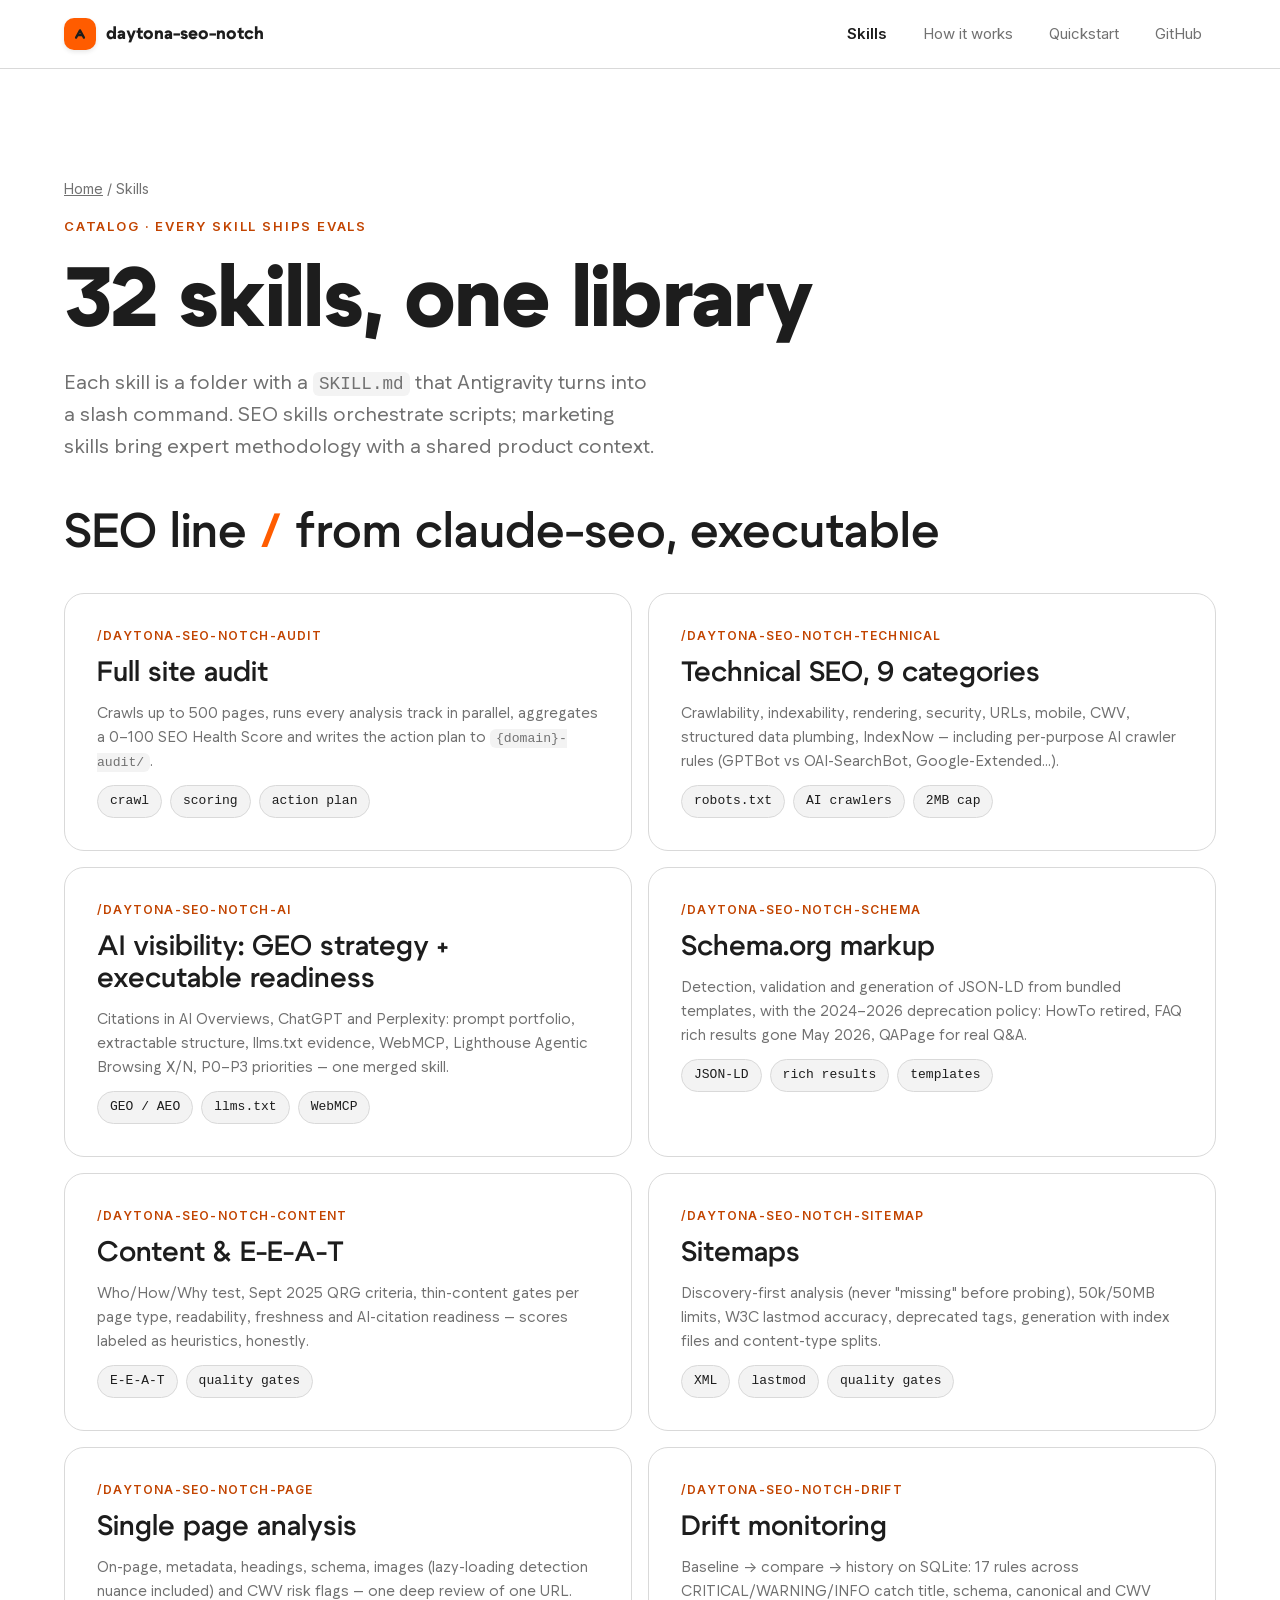
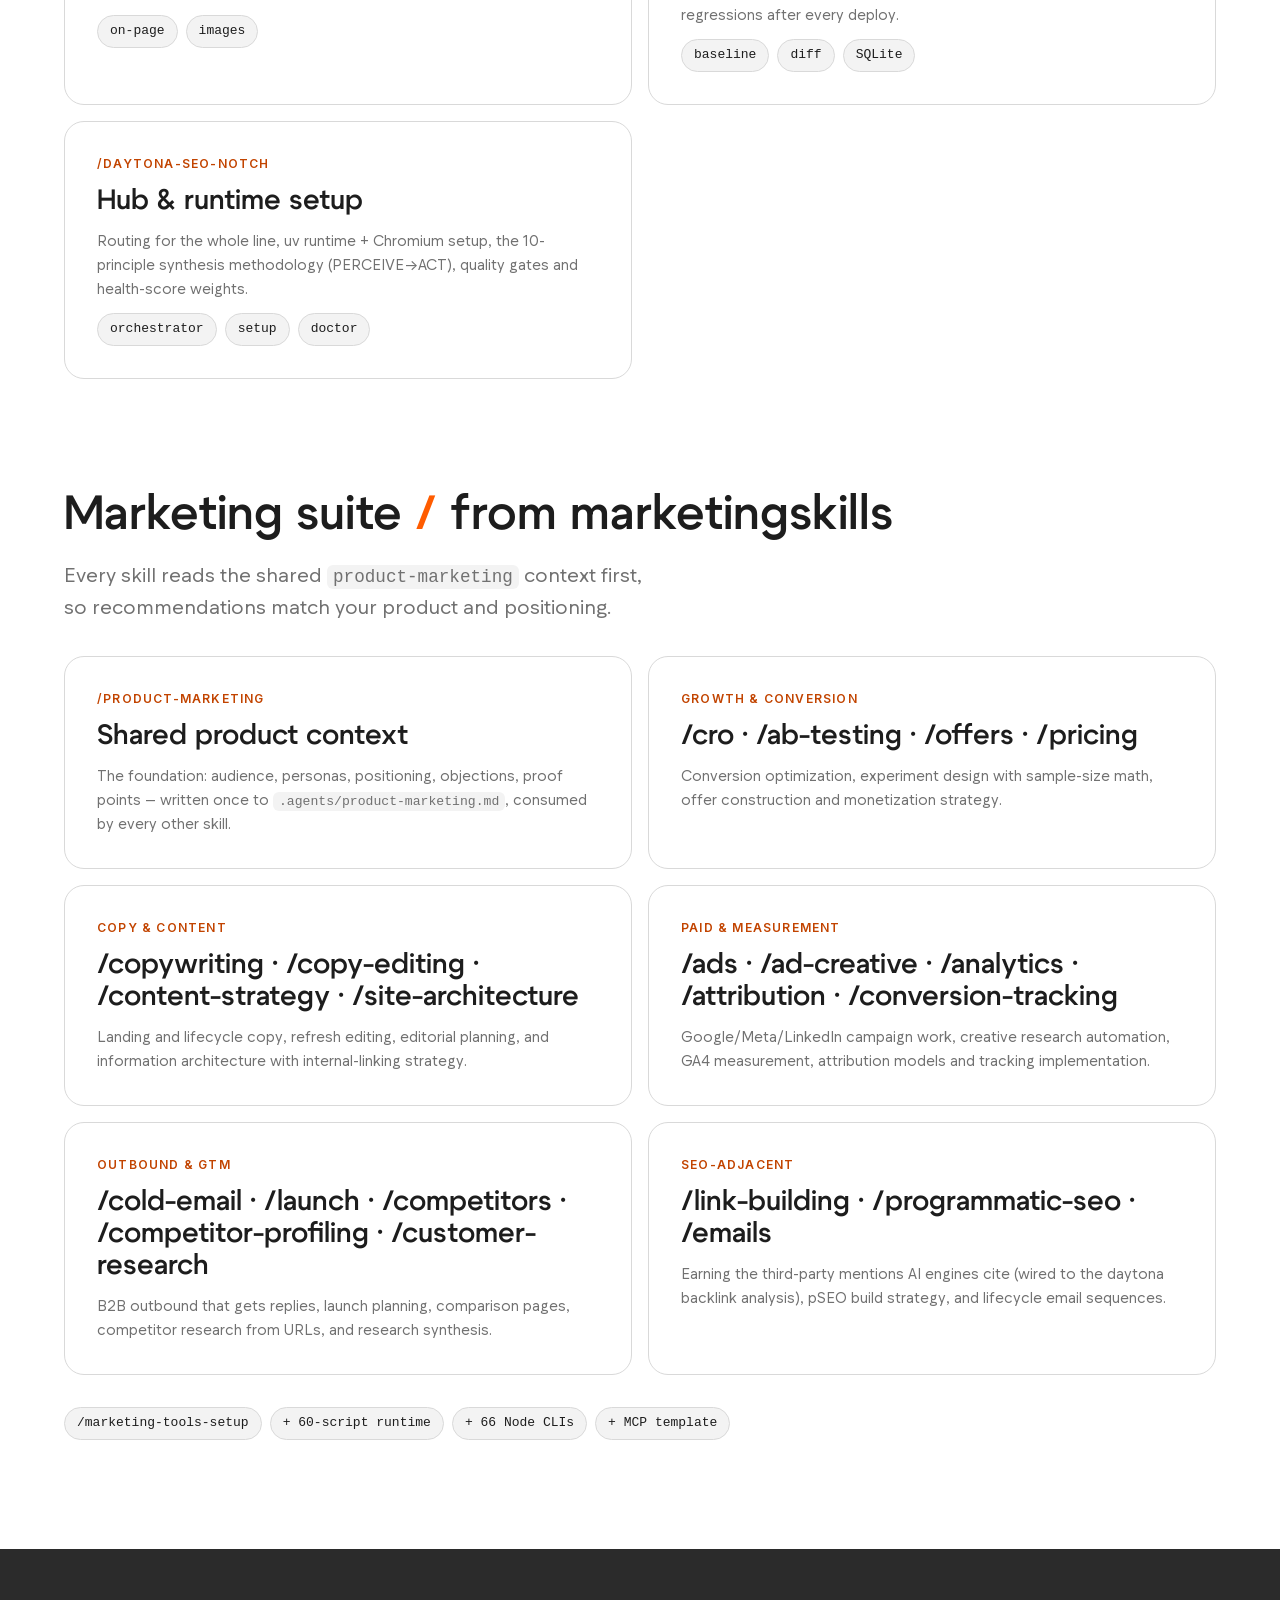
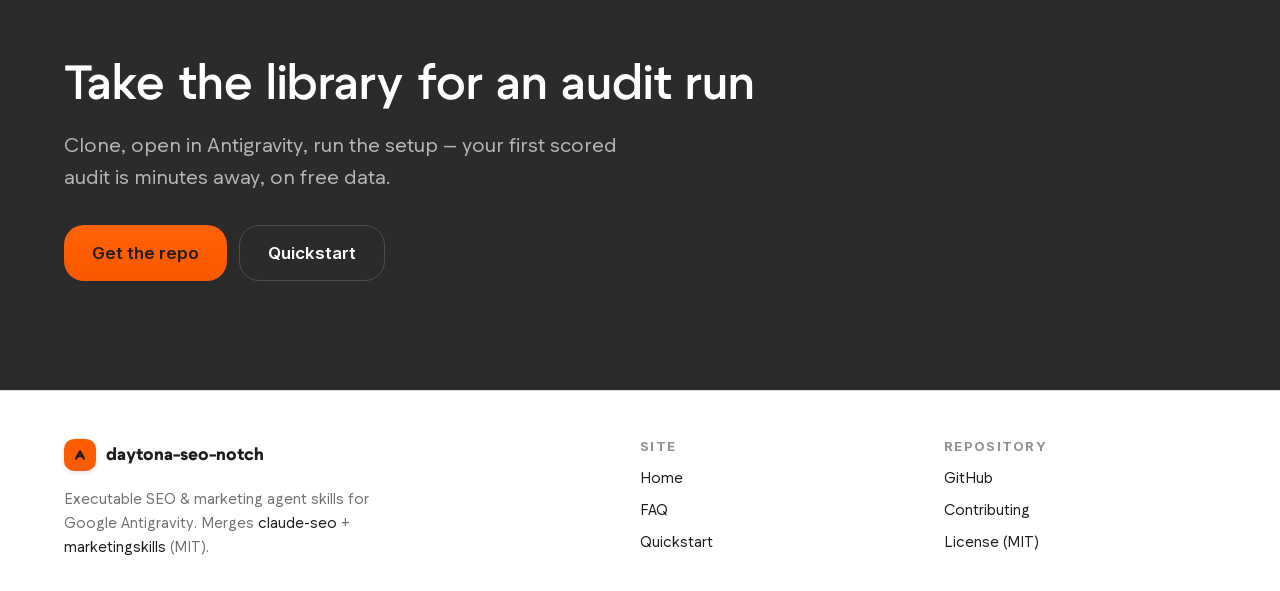
==== site/skills/index.html @ 7bb83f0c "site: GitHub Pages landing + skills catalog, Space Chemical UI kit styling - site/ static, zero-JS: " ====
<!doctype html>
<html lang="en">
<head>
  <meta charset="utf-8">
  <meta name="viewport" content="width=device-width, initial-scale=1">
  <title>All 32 Skills — SEO, GEO &amp; Marketing for Antigravity | daytona-seo-notch</title>
  <meta name="description" content="The full catalog: 9 executable SEO skills (audit, technical, schema, sitemap, content, AI visibility, drift) and 22 marketing skills (CRO, copywriting, AB testing, ads, emails) as Google Antigravity agent skills.">
  <link rel="canonical" href="https://salacoste.github.io/daytona-seo-notch/skills/">
  <meta name="theme-color" content="#ff5c00">
  <link rel="icon" type="image/svg+xml" href="../assets/favicon.svg">
  <link rel="stylesheet" href="../assets/spacechemical.css">

  <meta property="og:type" content="website">
  <meta property="og:site_name" content="daytona-seo-notch">
  <meta property="og:title" content="All 32 Skills — SEO, GEO &amp; Marketing | daytona-seo-notch">
  <meta property="og:description" content="9 executable SEO skills and 22 marketing skills as native Google Antigravity agent skills.">
  <meta property="og:url" content="https://salacoste.github.io/daytona-seo-notch/skills/">
  <meta property="og:image" content="https://opengraph.githubassets.com/1/salacoste/daytona-seo-notch">
  <meta name="twitter:card" content="summary_large_image">

  <script type="application/ld+json">
  {
    "@context": "https://schema.org",
    "@type": "BreadcrumbList",
    "itemListElement": [
      { "@type": "ListItem", "position": 1, "name": "daytona-seo-notch", "item": "https://salacoste.github.io/daytona-seo-notch/" },
      { "@type": "ListItem", "position": 2, "name": "Skills", "item": "https://salacoste.github.io/daytona-seo-notch/skills/" }
    ]
  }
  </script>
  <script type="application/ld+json">
  {
    "@context": "https://schema.org",
    "@type": "ItemList",
    "name": "daytona-seo-notch skill catalog",
    "numberOfItems": 32,
    "itemListElement": [
      { "@type": "ListItem", "position": 1,  "name": "daytona-seo-notch",       "url": "https://github.com/salacoste/daytona-seo-notch/tree/main/.agents/skills/daytona-seo-notch" },
      { "@type": "ListItem", "position": 2,  "name": "daytona-seo-notch-audit", "url": "https://github.com/salacoste/daytona-seo-notch/tree/main/.agents/skills/daytona-seo-notch-audit" },
      { "@type": "ListItem", "position": 3,  "name": "daytona-seo-notch-page", "url": "https://github.com/salacoste/daytona-seo-notch/tree/main/.agents/skills/daytona-seo-notch-page" },
      { "@type": "ListItem", "position": 4,  "name": "daytona-seo-notch-technical", "url": "https://github.com/salacoste/daytona-seo-notch/tree/main/.agents/skills/daytona-seo-notch-technical" },
      { "@type": "ListItem", "position": 5,  "name": "daytona-seo-notch-content", "url": "https://github.com/salacoste/daytona-seo-notch/tree/main/.agents/skills/daytona-seo-notch-content" },
      { "@type": "ListItem", "position": 6,  "name": "daytona-seo-notch-schema", "url": "https://github.com/salacoste/daytona-seo-notch/tree/main/.agents/skills/daytona-seo-notch-schema" },
      { "@type": "ListItem", "position": 7,  "name": "daytona-seo-notch-sitemap", "url": "https://github.com/salacoste/daytona-seo-notch/tree/main/.agents/skills/daytona-seo-notch-sitemap" },
      { "@type": "ListItem", "position": 8,  "name": "daytona-seo-notch-ai", "url": "https://github.com/salacoste/daytona-seo-notch/tree/main/.agents/skills/daytona-seo-notch-ai" },
      { "@type": "ListItem", "position": 9,  "name": "daytona-seo-notch-drift", "url": "https://github.com/salacoste/daytona-seo-notch/tree/main/.agents/skills/daytona-seo-notch-drift" },
      { "@type": "ListItem", "position": 10, "name": "marketing-tools-setup", "url": "https://github.com/salacoste/daytona-seo-notch/tree/main/.agents/skills/marketing-tools-setup" }
    ]
  }
  </script>
</head>
<body>
  <a class="skip" href="#main">Skip to content</a>

  <header class="site-header">
    <div class="container">
      <a class="brand" href="/daytona-seo-notch/" aria-label="daytona-seo-notch — home">
        <span class="brand-mark" aria-hidden="true">
          <svg viewBox="0 0 64 64" fill="none"><path d="M18 45 L32 19 L46 45" stroke="#1d1d1d" stroke-width="8" stroke-linecap="round" stroke-linejoin="round"/><path d="M25 36 H39" stroke="#1d1d1d" stroke-width="8" stroke-linecap="round"/></svg>
        </span>
        daytona-seo-notch
      </a>
      <nav class="site-nav" aria-label="Primary">
        <a href="/daytona-seo-notch/skills/" aria-current="page">Skills</a>
        <a href="/daytona-seo-notch/#how">How it works</a>
        <a href="/daytona-seo-notch/#quickstart">Quickstart</a>
        <a href="https://github.com/salacoste/daytona-seo-notch">GitHub</a>
      </nav>
    </div>
  </header>

  <main id="main">
    <section class="section" aria-labelledby="catalog-title" style="padding-bottom:calc(var(--space-section)*0.4)">
      <div class="container">
        <nav aria-label="Breadcrumb" style="font-family:var(--font-label);font-size:0.875rem;color:var(--color-ink-muted);margin-bottom:var(--space-4)">
          <a href="/daytona-seo-notch/">Home</a> <span aria-hidden="true">/</span> Skills
        </nav>
        <p class="eyebrow">Catalog · every skill ships evals</p>
        <h1 id="catalog-title">32 skills, one library</h1>
        <p class="lead" style="margin-top:var(--space-4)">Each skill is a folder with a <code class="inline">SKILL.md</code> that Antigravity turns into a slash command. SEO skills orchestrate scripts; marketing skills bring expert methodology with a shared product context.</p>
      </div>
    </section>

    <section class="section" aria-labelledby="seo-line-title" style="padding-top:0">
      <div class="container">
        <h2 id="seo-line-title">SEO line <span style="color:var(--color-brand)">/</span> from claude-seo, executable</h2>
        <div class="grid grid-2" style="margin-top:var(--space-8)">
          <article class="card">
            <p class="kicker">/daytona-seo-notch-audit</p>
            <h3>Full site audit</h3>
            <p>Crawls up to 500 pages, runs every analysis track in parallel, aggregates a 0–100 SEO Health Score and writes the action plan to <code class="inline">{domain}-audit/</code>.</p>
            <p class="chips"><span class="chip">crawl</span><span class="chip">scoring</span><span class="chip">action plan</span></p>
          </article>
          <article class="card">
            <p class="kicker">/daytona-seo-notch-technical</p>
            <h3>Technical SEO, 9 categories</h3>
            <p>Crawlability, indexability, rendering, security, URLs, mobile, CWV, structured data plumbing, IndexNow — including per-purpose AI crawler rules (GPTBot vs OAI-SearchBot, Google-Extended…).</p>
            <p class="chips"><span class="chip">robots.txt</span><span class="chip">AI crawlers</span><span class="chip">2MB cap</span></p>
          </article>
          <article class="card">
            <p class="kicker">/daytona-seo-notch-ai</p>
            <h3>AI visibility: GEO strategy + executable readiness</h3>
            <p>Citations in AI Overviews, ChatGPT and Perplexity: prompt portfolio, extractable structure, llms.txt evidence, WebMCP, Lighthouse Agentic Browsing X/N, P0–P3 priorities — one merged skill.</p>
            <p class="chips"><span class="chip">GEO / AEO</span><span class="chip">llms.txt</span><span class="chip">WebMCP</span></p>
          </article>
          <article class="card">
            <p class="kicker">/daytona-seo-notch-schema</p>
            <h3>Schema.org markup</h3>
            <p>Detection, validation and generation of JSON-LD from bundled templates, with the 2024–2026 deprecation policy: HowTo retired, FAQ rich results gone May 2026, QAPage for real Q&amp;A.</p>
            <p class="chips"><span class="chip">JSON-LD</span><span class="chip">rich results</span><span class="chip">templates</span></p>
          </article>
          <article class="card">
            <p class="kicker">/daytona-seo-notch-content</p>
            <h3>Content &amp; E-E-A-T</h3>
            <p>Who/How/Why test, Sept 2025 QRG criteria, thin-content gates per page type, readability, freshness and AI-citation readiness — scores labeled as heuristics, honestly.</p>
            <p class="chips"><span class="chip">E-E-A-T</span><span class="chip">quality gates</span></p>
          </article>
          <article class="card">
            <p class="kicker">/daytona-seo-notch-sitemap</p>
            <h3>Sitemaps</h3>
            <p>Discovery-first analysis (never "missing" before probing), 50k/50MB limits, W3C lastmod accuracy, deprecated tags, generation with index files and content-type splits.</p>
            <p class="chips"><span class="chip">XML</span><span class="chip">lastmod</span><span class="chip">quality gates</span></p>
          </article>
          <article class="card">
            <p class="kicker">/daytona-seo-notch-page</p>
            <h3>Single page analysis</h3>
            <p>On-page, metadata, headings, schema, images (lazy-loading detection nuance included) and CWV risk flags — one deep review of one URL.</p>
            <p class="chips"><span class="chip">on-page</span><span class="chip">images</span></p>
          </article>
          <article class="card">
            <p class="kicker">/daytona-seo-notch-drift</p>
            <h3>Drift monitoring</h3>
            <p>Baseline → compare → history on SQLite: 17 rules across CRITICAL/WARNING/INFO catch title, schema, canonical and CWV regressions after every deploy.</p>
            <p class="chips"><span class="chip">baseline</span><span class="chip">diff</span><span class="chip">SQLite</span></p>
          </article>
          <article class="card">
            <p class="kicker">/daytona-seo-notch</p>
            <h3>Hub &amp; runtime setup</h3>
            <p>Routing for the whole line, uv runtime + Chromium setup, the 10-principle synthesis methodology (PERCEIVE→ACT), quality gates and health-score weights.</p>
            <p class="chips"><span class="chip">orchestrator</span><span class="chip">setup</span><span class="chip">doctor</span></p>
          </article>
        </div>
      </div>
    </section>

    <section class="section" aria-labelledby="marketing-title" style="padding-top:0">
      <div class="container">
        <h2 id="marketing-title">Marketing suite <span style="color:var(--color-brand)">/</span> from marketingskills</h2>
        <p class="lead" style="margin-top:var(--space-4)">Every skill reads the shared <code class="inline">product-marketing</code> context first, so recommendations match your product and positioning.</p>
        <div class="grid grid-2" style="margin-top:var(--space-8)">
          <article class="card">
            <p class="kicker">/product-marketing</p>
            <h3>Shared product context</h3>
            <p>The foundation: audience, personas, positioning, objections, proof points — written once to <code class="inline">.agents/product-marketing.md</code>, consumed by every other skill.</p>
          </article>
          <article class="card">
            <p class="kicker">Growth &amp; conversion</p>
            <h3>/cro · /ab-testing · /offers · /pricing</h3>
            <p>Conversion optimization, experiment design with sample-size math, offer construction and monetization strategy.</p>
          </article>
          <article class="card">
            <p class="kicker">Copy &amp; content</p>
            <h3>/copywriting · /copy-editing · /content-strategy · /site-architecture</h3>
            <p>Landing and lifecycle copy, refresh editing, editorial planning, and information architecture with internal-linking strategy.</p>
          </article>
          <article class="card">
            <p class="kicker">Paid &amp; measurement</p>
            <h3>/ads · /ad-creative · /analytics · /attribution · /conversion-tracking</h3>
            <p>Google/Meta/LinkedIn campaign work, creative research automation, GA4 measurement, attribution models and tracking implementation.</p>
          </article>
          <article class="card">
            <p class="kicker">Outbound &amp; GTM</p>
            <h3>/cold-email · /launch · /competitors · /competitor-profiling · /customer-research</h3>
            <p>B2B outbound that gets replies, launch planning, comparison pages, competitor research from URLs, and research synthesis.</p>
          </article>
          <article class="card">
            <p class="kicker">SEO-adjacent</p>
            <h3>/link-building · /programmatic-seo · /emails</h3>
            <p>Earning the third-party mentions AI engines cite (wired to the daytona backlink analysis), pSEO build strategy, and lifecycle email sequences.</p>
          </article>
        </div>
        <p class="chips" style="margin-top:var(--space-8)">
          <span class="chip">/marketing-tools-setup</span>
          <span class="chip">+ 60-script runtime</span>
          <span class="chip">+ 66 Node CLIs</span>
          <span class="chip">+ MCP template</span>
        </p>
      </div>
    </section>

    <section class="section band-inverse" aria-labelledby="cta-title">
      <div class="container">
        <h2 id="cta-title">Take the library for an audit run</h2>
        <p class="lead" style="margin-top:var(--space-4)">Clone, open in Antigravity, run the setup — your first scored audit is minutes away, on free data.</p>
        <p style="margin-top:var(--space-8);display:flex;gap:var(--space-3);flex-wrap:wrap">
          <a class="btn btn-primary" href="https://github.com/salacoste/daytona-seo-notch">Get the repo</a>
          <a class="btn btn-ghost" style="color:#fff;border-color:#4d4d4d" href="/daytona-seo-notch/#quickstart">Quickstart</a>
        </p>
      </div>
    </section>
  </main>

  <footer class="site-footer">
    <div class="container">
      <div>
        <a class="brand" href="/daytona-seo-notch/" style="margin-bottom:var(--space-4)">
          <span class="brand-mark" aria-hidden="true"><svg viewBox="0 0 64 64" fill="none"><path d="M18 45 L32 19 L46 45" stroke="#1d1d1d" stroke-width="8" stroke-linecap="round" stroke-linejoin="round"/><path d="M25 36 H39" stroke="#1d1d1d" stroke-width="8" stroke-linecap="round"/></svg></span>
          daytona-seo-notch
        </a>
        <p style="max-width:34ch">Executable SEO &amp; marketing agent skills for Google Antigravity. Merges <a href="https://github.com/AgriciDaniel/claude-seo">claude-seo</a> + <a href="https://github.com/coreyhaines31/marketingskills">marketingskills</a> (MIT).</p>
      </div>
      <div>
        <h4>Site</h4>
        <ul>
          <li><a href="/daytona-seo-notch/">Home</a></li>
          <li><a href="/daytona-seo-notch/#faq">FAQ</a></li>
          <li><a href="/daytona-seo-notch/#quickstart">Quickstart</a></li>
        </ul>
      </div>
      <div>
        <h4>Repository</h4>
        <ul>
          <li><a href="https://github.com/salacoste/daytona-seo-notch">GitHub</a></li>
          <li><a href="https://github.com/salacoste/daytona-seo-notch/blob/main/CONTRIBUTING.md">Contributing</a></li>
          <li><a href="https://github.com/salacoste/daytona-seo-notch/blob/main/LICENSE">License (MIT)</a></li>
        </ul>
      </div>
    </div>
  </footer>
</body>
</html>
---- site/assets/spacechemical.css ----
/*
 * daytona-seo-notch — site styles distilled from @spacechemical/ui-kit
 * (salacoste/spacechemical-ui-kit): brand tokens, type scale, radii, motion
 * and the tonal-depth treatment. No build step; pure CSS on the token layer.
 * Provenance: packages/ui-kit/styles/{tokens-brand,tokens-system,base,surface-depth}.css
 */

/* ---- Fonts (consumer ships its own WOFF2 + licenses, per kit policy) ---- */
@font-face {
  font-family: 'Cygre';
  src: url('fonts/Cygre-Book.woff2') format('woff2');
  font-weight: 350;
  font-style: normal;
  font-display: swap;
}
@font-face {
  font-family: 'Cygre';
  src: url('fonts/Cygre-Regular.woff2') format('woff2');
  font-weight: 400;
  font-style: normal;
  font-display: swap;
}
@font-face {
  font-family: 'Cygre';
  src: url('fonts/Cygre-SemiBold.woff2') format('woff2');
  font-weight: 600;
  font-style: normal;
  font-display: swap;
}
@font-face {
  font-family: 'Cygre';
  src: url('fonts/Cygre-ExtraBold.woff2') format('woff2');
  font-weight: 800;
  font-style: normal;
  font-display: swap;
}
@font-face {
  font-family: 'NT Somic';
  src: url('fonts/NT-Somic-Variable.woff2') format('woff2');
  font-weight: 400 700;
  font-style: normal;
  font-display: swap;
}
@font-face {
  font-family: 'Inter';
  src: url('fonts/Inter-Variable.woff2') format('woff2');
  font-weight: 100 900;
  font-style: normal;
  font-display: swap;
}

/* ---- Brand tokens (tokens-brand.css) ---- */
:root {
  --color-brand: #ff5c00;
  --color-brand-strong: #c24400;
  --color-ink: #1d1d1d;
  --color-ink-muted: #717171;
  --color-ink-subtle: #909090;
  --color-canvas: #ffffff;
  --color-surface: #f3f3f3;
  --color-surface-inverse: #2b2b2b;
  --color-surface-utility: #4d4d4d;
  --color-border: #d9d9d9;
  --color-border-strong: #909090;
  --color-action: #1d1d1d;
  --color-action-hover: #4d4d4d;
  --color-action-text: #ffffff;
  --color-status-success: #166534;
  --color-focus: #1d1d1d;

  --font-display: 'Cygre', ui-rounded, 'Arial Rounded MT Bold', 'Avenir Next', system-ui, sans-serif;
  --font-body: 'NT Somic', Inter, system-ui, sans-serif;
  --font-label: 'Inter', system-ui, sans-serif;
  --font-mono: ui-monospace, 'SF Mono', Menlo, Consolas, monospace;

  --space-1: 0.25rem;  --space-2: 0.5rem;   --space-3: 0.75rem;  --space-4: 1rem;
  --space-5: 1.25rem;  --space-6: 1.5rem;   --space-8: 2rem;     --space-12: 3rem;
  --space-section: clamp(3.5rem, 2rem + 6vw, 8rem);

  --radius-sm: 0.5rem;
  --radius-control: 0.75rem;
  --radius-button: 1.25rem;
  --radius-card: 1.25rem;
  --radius-media: 1rem;

  --card-padding: clamp(var(--space-5), 3vw, var(--space-8));
  --layout-container: 87.5rem;
  --layout-gutter: clamp(1rem, 5vw, 4.75rem);
  --layout-reading: 70ch;

  --depth-tone: linear-gradient(180deg, rgb(255 255 255 / 4.5%) 0%, rgb(255 255 255 / 0%) 50%, rgb(0 0 0 / 3.5%) 100%);
  --depth-field: linear-gradient(180deg, rgb(0 0 0 / 0%) 0%, rgb(0 0 0 / 1.5%) 100%);
  --shadow-control-raised: 0 2px 4px rgb(29 29 29 / 10%);
  --shadow-control-hover: 0 3px 6px rgb(29 29 29 / 12%);
  --focus-ring: 0 0 0 0.1875rem var(--color-canvas), 0 0 0 0.375rem var(--color-focus);
  --motion-fast: 160ms;
  --motion-standard: 240ms;
  --motion-ease: cubic-bezier(0.2, 0, 0, 1);
}

/* ---- Base (base.css, condensed) ---- */
*, *::before, *::after { box-sizing: border-box; }
html { scroll-behavior: smooth; }
body {
  margin: 0;
  background: var(--color-canvas);
  color: var(--color-ink);
  font-family: var(--font-body);
  font-size: 1rem;
  line-height: 1.6;
  -webkit-font-smoothing: antialiased;
}
img, svg { max-width: 100%; display: block; }
a { color: inherit; }
:focus-visible { outline: none; box-shadow: var(--focus-ring); border-radius: var(--radius-sm); }

h1, h2, h3, h4 { font-family: var(--font-display); line-height: 1.15; margin: 0; }
h1 { font-size: clamp(2.75rem, 2rem + 4.5vw, 5.25rem); font-weight: 800; letter-spacing: -0.02em; }
h2 { font-size: clamp(1.9rem, 1.5rem + 2vw, 3rem); font-weight: 600; }
h3 { font-size: clamp(1.25rem, 1.1rem + 0.8vw, 1.75rem); font-weight: 600; }
p  { margin: 0; }

.container { max-width: var(--layout-container); margin-inline: auto; padding-inline: var(--layout-gutter); }
.section { padding-block: var(--space-section); }
.lead { font-size: clamp(1.0625rem, 0.98rem + 0.35vw, 1.3125rem); color: var(--color-ink-muted); max-width: 46ch; }
.eyebrow {
  font-family: var(--font-label); font-size: 0.8125rem; font-weight: 600;
  letter-spacing: 0.14em; text-transform: uppercase; color: var(--color-brand-strong);
  margin-bottom: var(--space-4);
}

/* ---- Header ---- */
.site-header {
  position: sticky; top: 0; z-index: 20;
  background: color-mix(in srgb, var(--color-canvas) 88%, transparent);
  backdrop-filter: blur(10px);
  border-bottom: 1px solid var(--color-border);
}
.site-header .container { display: flex; align-items: center; gap: var(--space-4); min-height: 4.25rem; }
.brand { display: inline-flex; align-items: center; gap: 0.625rem; text-decoration: none; font-family: var(--font-display); font-weight: 700; font-size: 1.0625rem; }
.brand-mark {
  width: 2rem; height: 2rem; border-radius: 0.625rem; background: var(--color-brand);
  display: inline-grid; place-items: center; flex: none;
  box-shadow: var(--shadow-control-raised);
}
.brand-mark svg { width: 1.125rem; height: 1.125rem; }
.site-nav { margin-left: auto; display: flex; gap: var(--space-2); align-items: center; }
.site-nav a {
  font-family: var(--font-label); font-size: 0.9375rem; text-decoration: none;
  padding: 0.5rem 0.875rem; border-radius: var(--radius-control); color: var(--color-ink-muted);
  transition: color var(--motion-fast) var(--motion-ease), background-color var(--motion-fast) var(--motion-ease);
}
.site-nav a:hover { color: var(--color-ink); background: var(--color-surface); }
.site-nav a[aria-current='page'] { color: var(--color-ink); font-weight: 600; }

/* ---- Buttons (button-primary/secondary, depth-action) ---- */
.btn {
  display: inline-flex; align-items: center; justify-content: center; gap: 0.5rem;
  min-height: 3.5rem; padding: 0.75rem 1.75rem;
  border-radius: var(--radius-button); border: none; cursor: pointer;
  font-family: var(--font-label); font-size: 1.0625rem; font-weight: 600;
  text-decoration: none; background-image: var(--depth-tone);
  box-shadow: var(--shadow-control-raised);
  transition: box-shadow var(--motion-standard) var(--motion-ease),
              background-color var(--motion-standard) var(--motion-ease),
              color var(--motion-standard) var(--motion-ease);
}
.btn:hover { box-shadow: var(--shadow-control-hover); }
.btn:active { box-shadow: var(--shadow-control-pressed); }
.btn-primary { background-color: var(--color-brand); color: var(--color-ink); }
.btn-primary:hover { background-color: var(--color-brand-strong); color: #fff; }
.btn-secondary { background-color: var(--color-action); color: var(--color-action-text); }
.btn-secondary:hover { background-color: var(--color-action-hover); }
.btn-ghost { background-color: transparent; color: var(--color-ink); box-shadow: none; border: 1px solid var(--color-border-strong); background-image: none; }

/* ---- Hero ---- */
.hero { padding-block: calc(var(--space-section) * 0.9) var(--space-section); position: relative; overflow: hidden; }
.hero .container { display: grid; gap: var(--space-8); align-items: center; }
@media (min-width: 64rem) {
  .hero .container { grid-template-columns: minmax(0, 7fr) minmax(0, 5fr); }
}
.hero h1 .accent { color: var(--color-brand); }
.hero .lead { margin-top: var(--space-5); }
.hero-actions { display: flex; flex-wrap: wrap; gap: var(--space-3); margin-top: var(--space-8); }
.hero-meta { margin-top: var(--space-6); display: flex; flex-wrap: wrap; gap: var(--space-2) var(--space-5); font-family: var(--font-label); font-size: 0.875rem; color: var(--color-ink-muted); }
.hero-meta span { display: inline-flex; align-items: center; gap: 0.4rem; }
.hero-meta svg { width: 1rem; height: 1rem; color: var(--color-status-success); }

/* terminal card */
.terminal {
  background: var(--color-surface-inverse); color: #e8e8e8;
  border-radius: var(--radius-card); padding: var(--space-5);
  font-family: var(--font-mono); font-size: 0.875rem; line-height: 1.7;
  box-shadow: var(--shadow-control-hover); overflow-x: auto;
}
.terminal .tbar { display: flex; gap: 0.5rem; margin-bottom: var(--space-4); }
.terminal .tbar i { width: 0.75rem; height: 0.75rem; border-radius: 50%; background: #4d4d4d; }
.terminal .tbar i:first-child { background: var(--color-brand); }
.terminal .c { color: #909090; }
.terminal .o { color: #ffb37a; }
.terminal .g { color: #8fce9f; }

/* ---- Cards / grids ---- */
.grid { display: grid; gap: var(--space-4); }
@media (min-width: 48rem) { .grid-2 { grid-template-columns: repeat(2, 1fr); } .grid-3 { grid-template-columns: repeat(2, 1fr); } }
@media (min-width: 64rem) { .grid-3 { grid-template-columns: repeat(3, 1fr); } .grid-4 { grid-template-columns: repeat(4, 1fr); } }

.card {
  background: var(--color-surface-raised, var(--color-canvas));
  background-image: var(--depth-panel);
  border: 1px solid var(--color-border);
  border-radius: var(--radius-card);
  padding: var(--card-padding);
  display: flex; flex-direction: column; gap: var(--space-3);
  transition: box-shadow var(--motion-standard) var(--motion-ease),
              border-color var(--motion-standard) var(--motion-ease);
}
@media (hover: hover) and (pointer: fine) {
  .card:hover { box-shadow: var(--shadow-control-hover); border-color: var(--color-border-strong); }
}
.card .kicker {
  font-family: var(--font-label); font-size: 0.75rem; font-weight: 600;
  letter-spacing: 0.1em; text-transform: uppercase; color: var(--color-brand-strong);
}
.card p { color: var(--color-ink-muted); font-size: 0.9375rem; }
.card-icon {
  width: 2.75rem; height: 2.75rem; border-radius: var(--radius-control);
  background: var(--color-surface); display: grid; place-items: center;
  color: var(--color-brand-strong);
}
.card-icon svg { width: 1.375rem; height: 1.375rem; }

/* skill chips */
.chip {
  display: inline-flex; align-items: center; gap: 0.375rem;
  font-family: var(--font-mono); font-size: 0.8125rem;
  background: var(--color-surface); border: 1px solid var(--color-border);
  border-radius: 999px; padding: 0.3125rem 0.75rem; color: var(--color-ink);
  text-decoration: none;
  transition: border-color var(--motion-fast) var(--motion-ease);
}
.chip:hover { border-color: var(--color-brand); }
.chips { display: flex; flex-wrap: wrap; gap: var(--space-2); }

/* ---- Table (comparison) ---- */
.table-wrap { overflow-x: auto; border: 1px solid var(--color-border); border-radius: var(--radius-card); }
table { border-collapse: collapse; width: 100%; min-width: 40rem; background: var(--color-canvas); font-size: 0.9375rem; }
th, td { text-align: left; padding: var(--space-3) var(--space-4); border-bottom: 1px solid var(--color-border); }
thead th { font-family: var(--font-label); font-size: 0.8125rem; text-transform: uppercase; letter-spacing: 0.08em; color: var(--color-ink-muted); background: var(--color-surface); }
tbody tr:last-child td { border-bottom: none; }
td.yes { color: var(--color-status-success); font-weight: 600; }
td.no  { color: var(--color-ink-subtle); }

/* ---- Steps ---- */
.steps { counter-reset: step; display: grid; gap: var(--space-4); }
.step { display: grid; grid-template-columns: auto 1fr; gap: var(--space-4); align-items: start; }
.step::before {
  counter-increment: step; content: counter(step, decimal-leading-zero);
  font-family: var(--font-display); font-weight: 800; font-size: 1.75rem;
  color: var(--color-brand); line-height: 1;
}

/* code */
pre {
  background: var(--color-surface-inverse); color: #e8e8e8;
  border-radius: var(--radius-control); padding: var(--space-4) var(--space-5);
  font-family: var(--font-mono); font-size: 0.875rem; line-height: 1.7;
  overflow-x: auto; margin: 0;
}
code.inline {
  font-family: var(--font-mono); font-size: 0.875em;
  background: var(--color-surface); border-radius: 0.375rem; padding: 0.125rem 0.375rem;
}

/* ---- FAQ (details as disclosure, no JS) ---- */
.faq { display: grid; gap: var(--space-3); }
.faq details {
  border: 1px solid var(--color-border); border-radius: var(--radius-control);
  background: var(--color-canvas); background-image: var(--depth-panel);
}
.faq summary {
  cursor: pointer; list-style: none; padding: var(--space-4) var(--space-5);
  font-family: var(--font-label); font-weight: 600; font-size: 1rem;
  display: flex; justify-content: space-between; align-items: center; gap: var(--space-4);
}
.faq summary::-webkit-details-marker { display: none; }
.faq summary::after { content: '+'; font-size: 1.375rem; color: var(--color-brand); font-weight: 400; }
.faq details[open] summary::after { content: '–'; }
.faq details > div { padding: 0 var(--space-5) var(--space-4); color: var(--color-ink-muted); max-width: var(--layout-reading); }

/* ---- Inverse band (surface-inverse) ---- */
.band-inverse { background: var(--color-surface-inverse); color: #f3f3f3; }
.band-inverse h2, .band-inverse h3 { color: #fff; }
.band-inverse .lead { color: #b5b5b5; }
.band-inverse .card { background: #333; background-image: var(--depth-tone); border-color: #4d4d4d; }
.band-inverse .card p { color: #b5b5b5; }
.band-inverse .card .kicker { color: var(--color-brand); }
.band-inverse .terminal { background: #222; }

/* ---- Footer ---- */
.site-footer { border-top: 1px solid var(--color-border); padding-block: var(--space-12) var(--space-8); font-size: 0.9375rem; color: var(--color-ink-muted); }
.site-footer .container { display: grid; gap: var(--space-8); }
@media (min-width: 48rem) { .site-footer .container { grid-template-columns: 2fr 1fr 1fr; } }
.site-footer a { color: var(--color-ink); text-decoration: none; }
.site-footer a:hover { text-decoration: underline; }
.site-footer ul { list-style: none; margin: 0; padding: 0; display: grid; gap: var(--space-2); }
.site-footer h4 { font-family: var(--font-label); font-size: 0.8125rem; text-transform: uppercase; letter-spacing: 0.1em; color: var(--color-ink-subtle); margin-bottom: var(--space-3); }

/* ---- Skip link (a11y) ---- */
.skip {
  position: absolute; left: var(--space-4); top: -4rem; z-index: 50;
  background: var(--color-ink); color: #fff; padding: var(--space-2) var(--space-4);
  border-radius: var(--radius-sm); text-decoration: none; transition: top var(--motion-fast) var(--motion-ease);
}
.skip:focus { top: var(--space-4); }
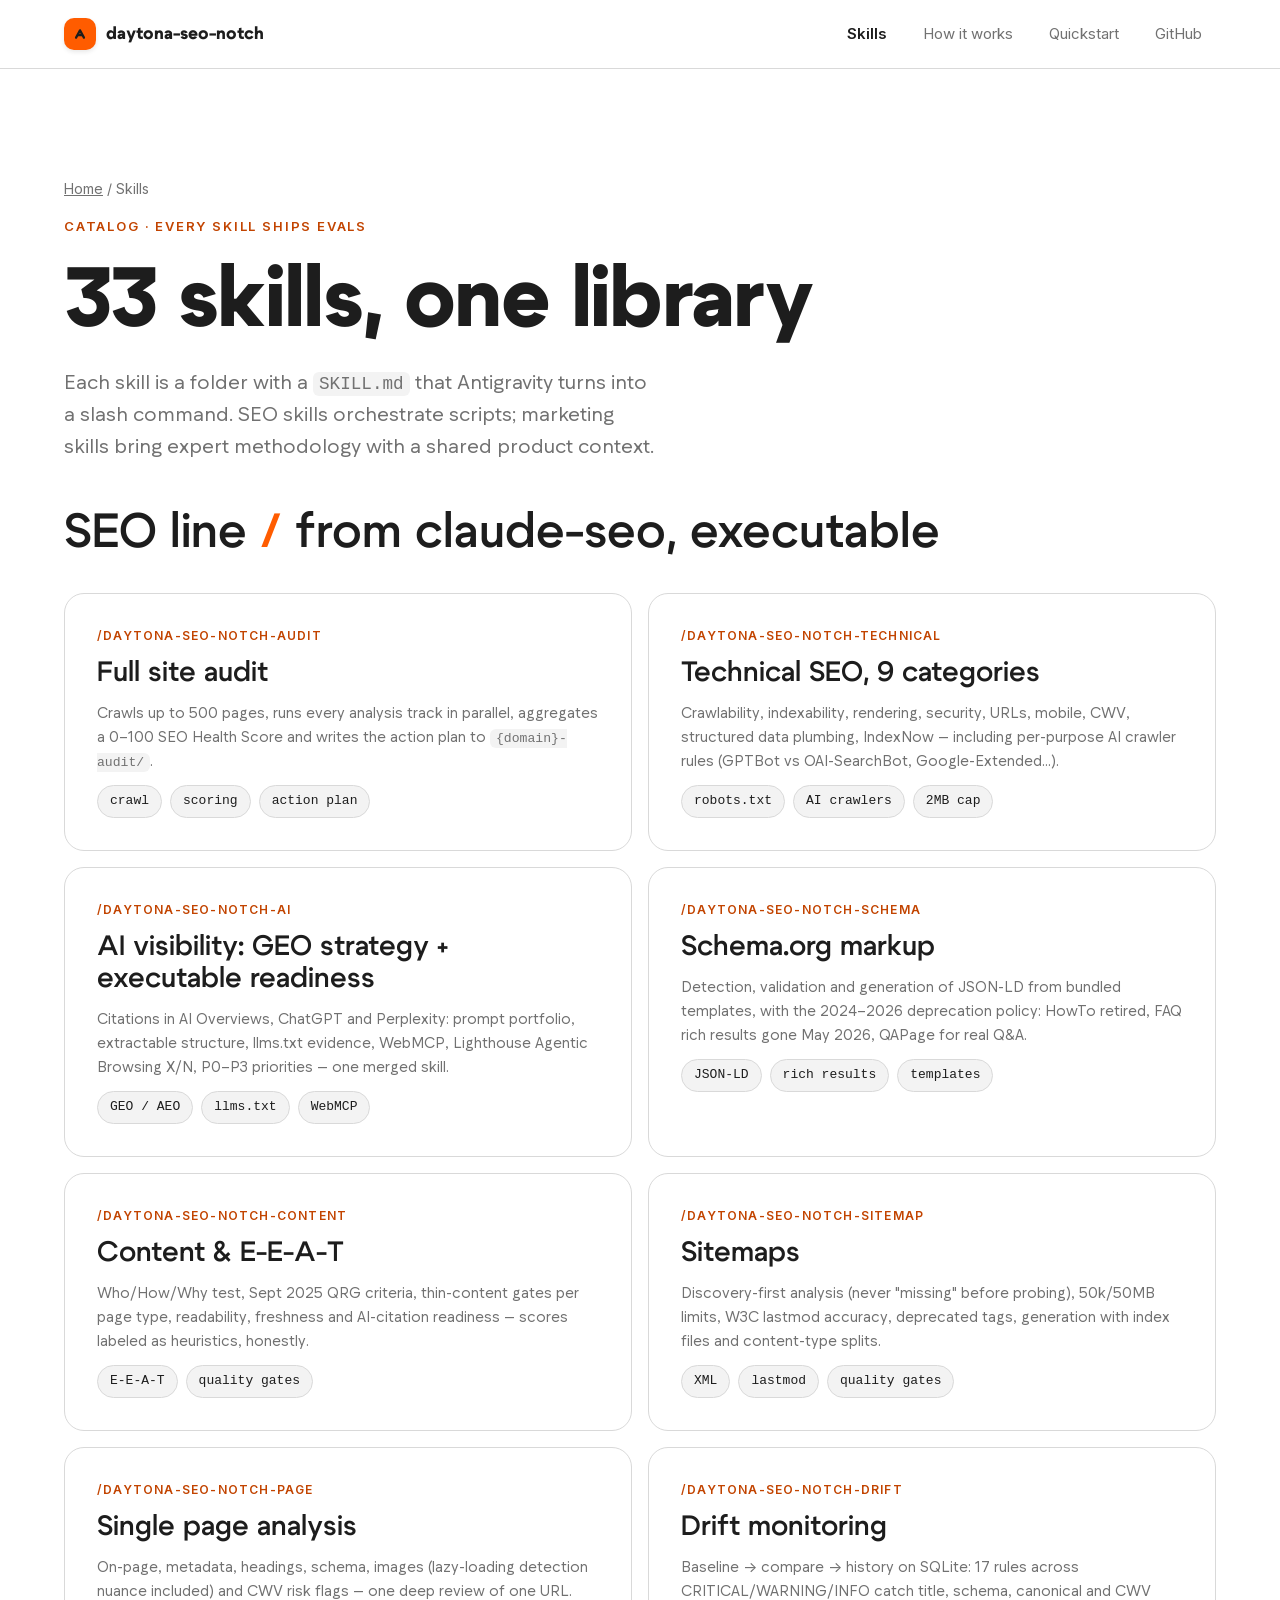
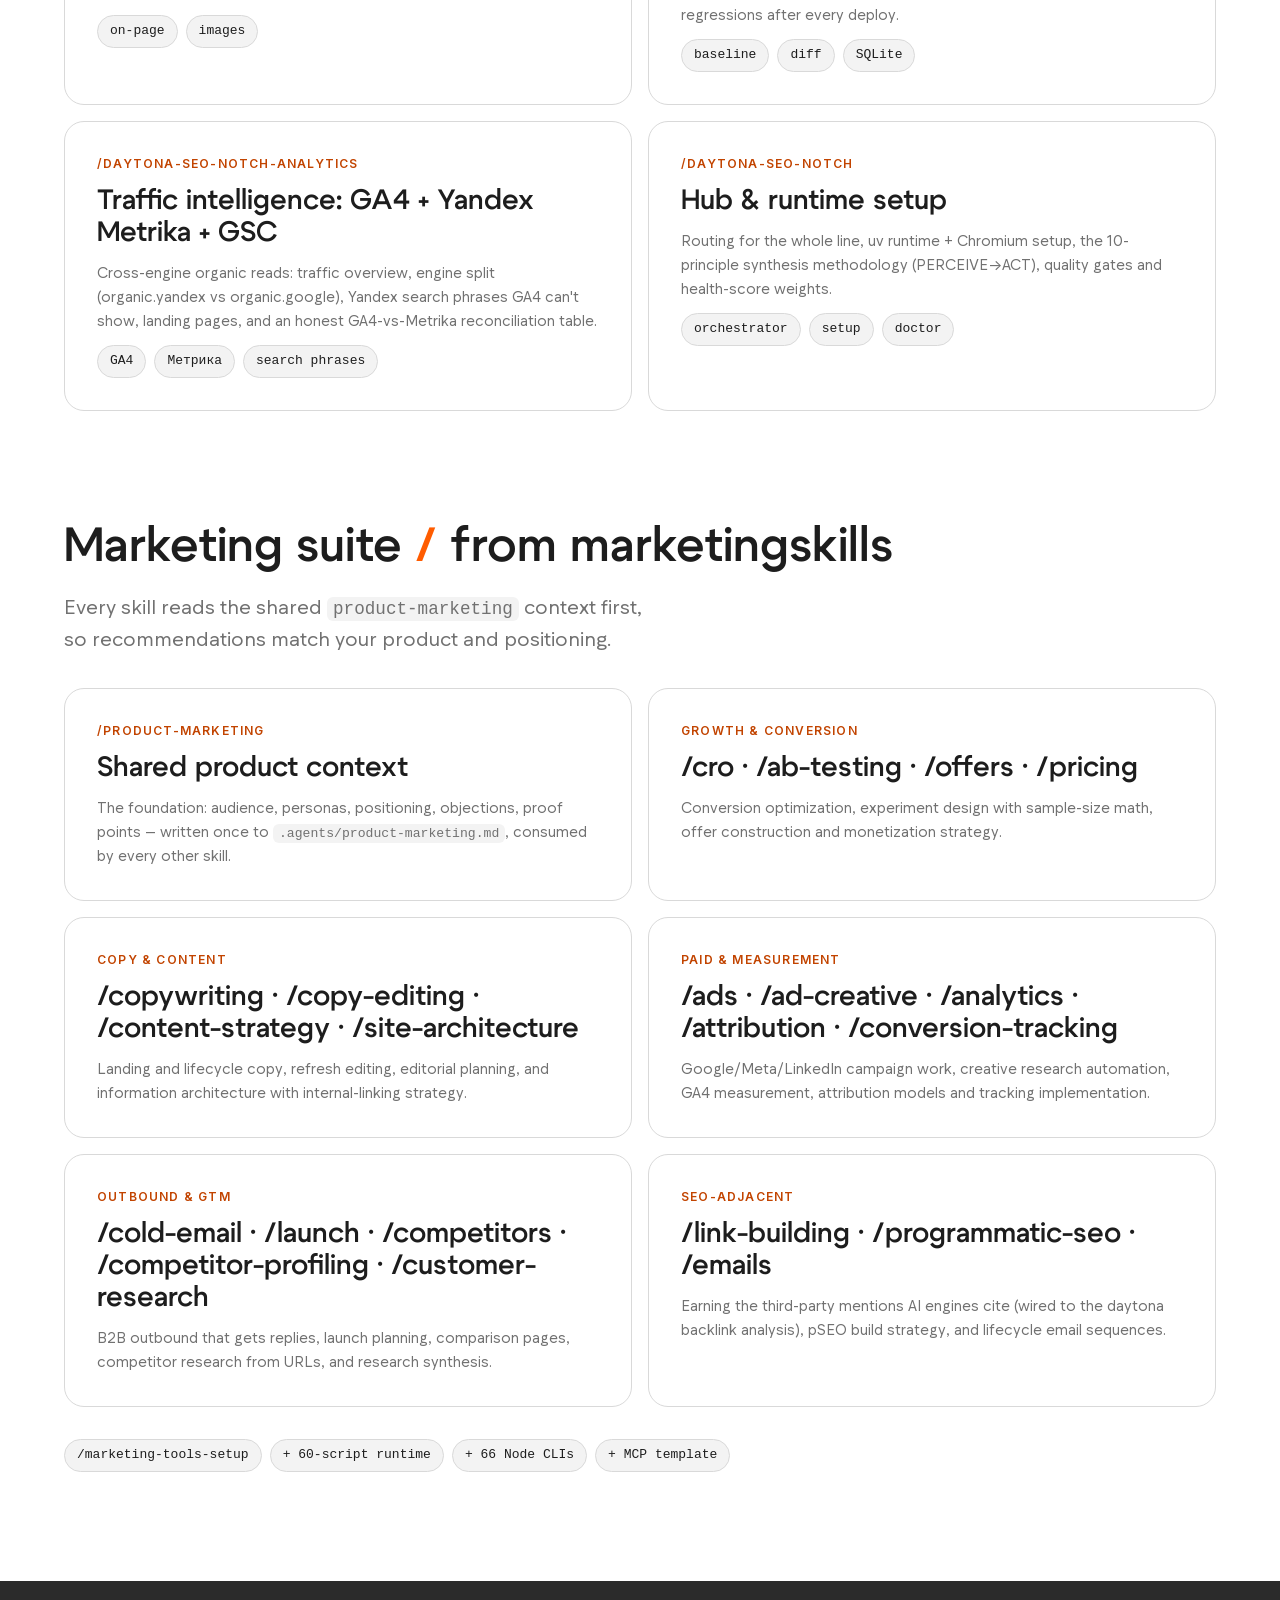
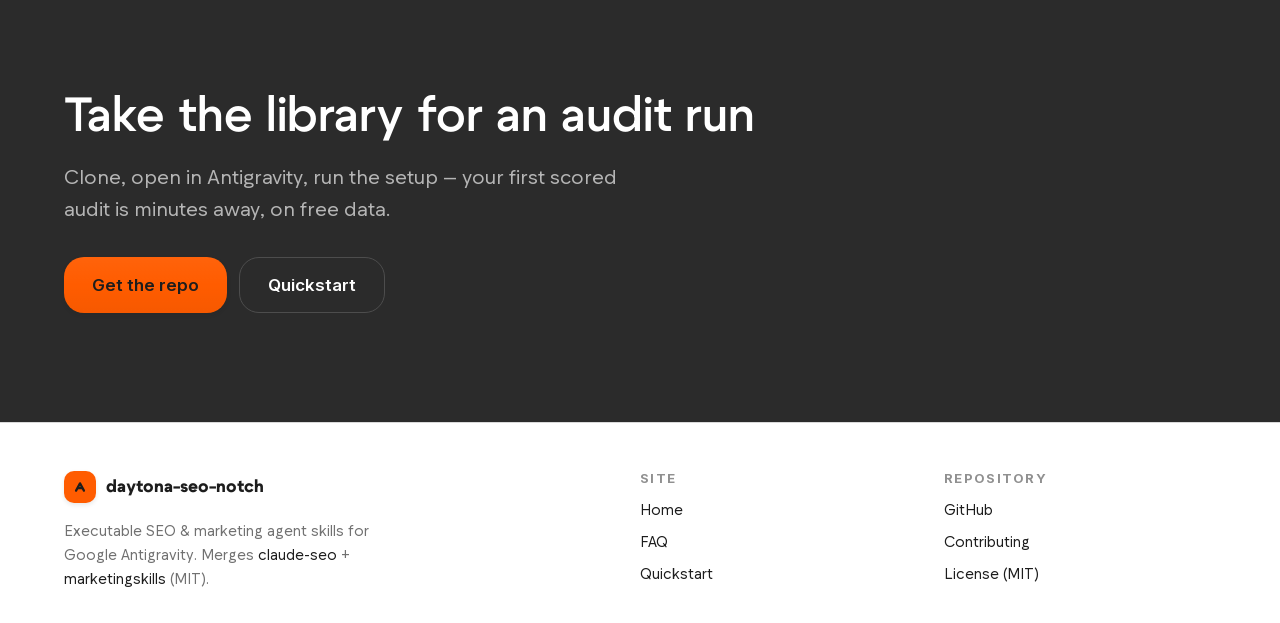
==== commit c36238f8: "feat: analytics features — Yandex Metrika CLI + cross-engine traffic intelligence skill Research-dri" ====
--- a/site/skills/index.html
+++ b/site/skills/index.html
@@ -3,8 +3,8 @@
 <head>
   <meta charset="utf-8">
   <meta name="viewport" content="width=device-width, initial-scale=1">
-  <title>All 32 Skills — SEO, GEO &amp; Marketing for Antigravity | daytona-seo-notch</title>
-  <meta name="description" content="The full catalog: 9 executable SEO skills (audit, technical, schema, sitemap, content, AI visibility, drift) and 22 marketing skills (CRO, copywriting, AB testing, ads, emails) as Google Antigravity agent skills.">
+  <title>All 33 Skills — SEO, GEO &amp; Marketing for Antigravity | daytona-seo-notch</title>
+  <meta name="description" content="The full catalog: 10 executable SEO &amp; analytics skills (audit, technical, schema, sitemap, content, AI visibility, drift) and 22 marketing skills (CRO, copywriting, AB testing, ads, emails) as Google Antigravity agent skills.">
   <link rel="canonical" href="https://salacoste.github.io/daytona-seo-notch/skills/">
   <meta name="theme-color" content="#ff5c00">
   <link rel="icon" type="image/svg+xml" href="../assets/favicon.svg">
@@ -33,7 +33,7 @@
     "@context": "https://schema.org",
     "@type": "ItemList",
     "name": "daytona-seo-notch skill catalog",
-    "numberOfItems": 32,
+    "numberOfItems": 33,
     "itemListElement": [
       { "@type": "ListItem", "position": 1,  "name": "daytona-seo-notch",       "url": "https://github.com/salacoste/daytona-seo-notch/tree/main/.agents/skills/daytona-seo-notch" },
       { "@type": "ListItem", "position": 2,  "name": "daytona-seo-notch-audit", "url": "https://github.com/salacoste/daytona-seo-notch/tree/main/.agents/skills/daytona-seo-notch-audit" },
@@ -44,7 +44,8 @@
       { "@type": "ListItem", "position": 7,  "name": "daytona-seo-notch-sitemap", "url": "https://github.com/salacoste/daytona-seo-notch/tree/main/.agents/skills/daytona-seo-notch-sitemap" },
       { "@type": "ListItem", "position": 8,  "name": "daytona-seo-notch-ai", "url": "https://github.com/salacoste/daytona-seo-notch/tree/main/.agents/skills/daytona-seo-notch-ai" },
       { "@type": "ListItem", "position": 9,  "name": "daytona-seo-notch-drift", "url": "https://github.com/salacoste/daytona-seo-notch/tree/main/.agents/skills/daytona-seo-notch-drift" },
-      { "@type": "ListItem", "position": 10, "name": "marketing-tools-setup", "url": "https://github.com/salacoste/daytona-seo-notch/tree/main/.agents/skills/marketing-tools-setup" }
+      { "@type": "ListItem", "position": 10, "name": "marketing-tools-setup", "url": "https://github.com/salacoste/daytona-seo-notch/tree/main/.agents/skills/marketing-tools-setup" },
+      { "@type": "ListItem", "position": 11, "name": "daytona-seo-notch-analytics", "url": "https://github.com/salacoste/daytona-seo-notch/tree/main/.agents/skills/daytona-seo-notch-analytics" }
     ]
   }
   </script>
@@ -76,7 +77,7 @@
           <a href="/daytona-seo-notch/">Home</a> <span aria-hidden="true">/</span> Skills
         </nav>
         <p class="eyebrow">Catalog · every skill ships evals</p>
-        <h1 id="catalog-title">32 skills, one library</h1>
+        <h1 id="catalog-title">33 skills, one library</h1>
         <p class="lead" style="margin-top:var(--space-4)">Each skill is a folder with a <code class="inline">SKILL.md</code> that Antigravity turns into a slash command. SEO skills orchestrate scripts; marketing skills bring expert methodology with a shared product context.</p>
       </div>
     </section>
@@ -132,6 +133,12 @@
             <h3>Drift monitoring</h3>
             <p>Baseline → compare → history on SQLite: 17 rules across CRITICAL/WARNING/INFO catch title, schema, canonical and CWV regressions after every deploy.</p>
             <p class="chips"><span class="chip">baseline</span><span class="chip">diff</span><span class="chip">SQLite</span></p>
+          </article>
+          <article class="card">
+            <p class="kicker">/daytona-seo-notch-analytics</p>
+            <h3>Traffic intelligence: GA4 + Yandex Metrika + GSC</h3>
+            <p>Cross-engine organic reads: traffic overview, engine split (organic.yandex vs organic.google), Yandex search phrases GA4 can't show, landing pages, and an honest GA4-vs-Metrika reconciliation table.</p>
+            <p class="chips"><span class="chip">GA4</span><span class="chip">Метрика</span><span class="chip">search phrases</span></p>
           </article>
           <article class="card">
             <p class="kicker">/daytona-seo-notch</p>
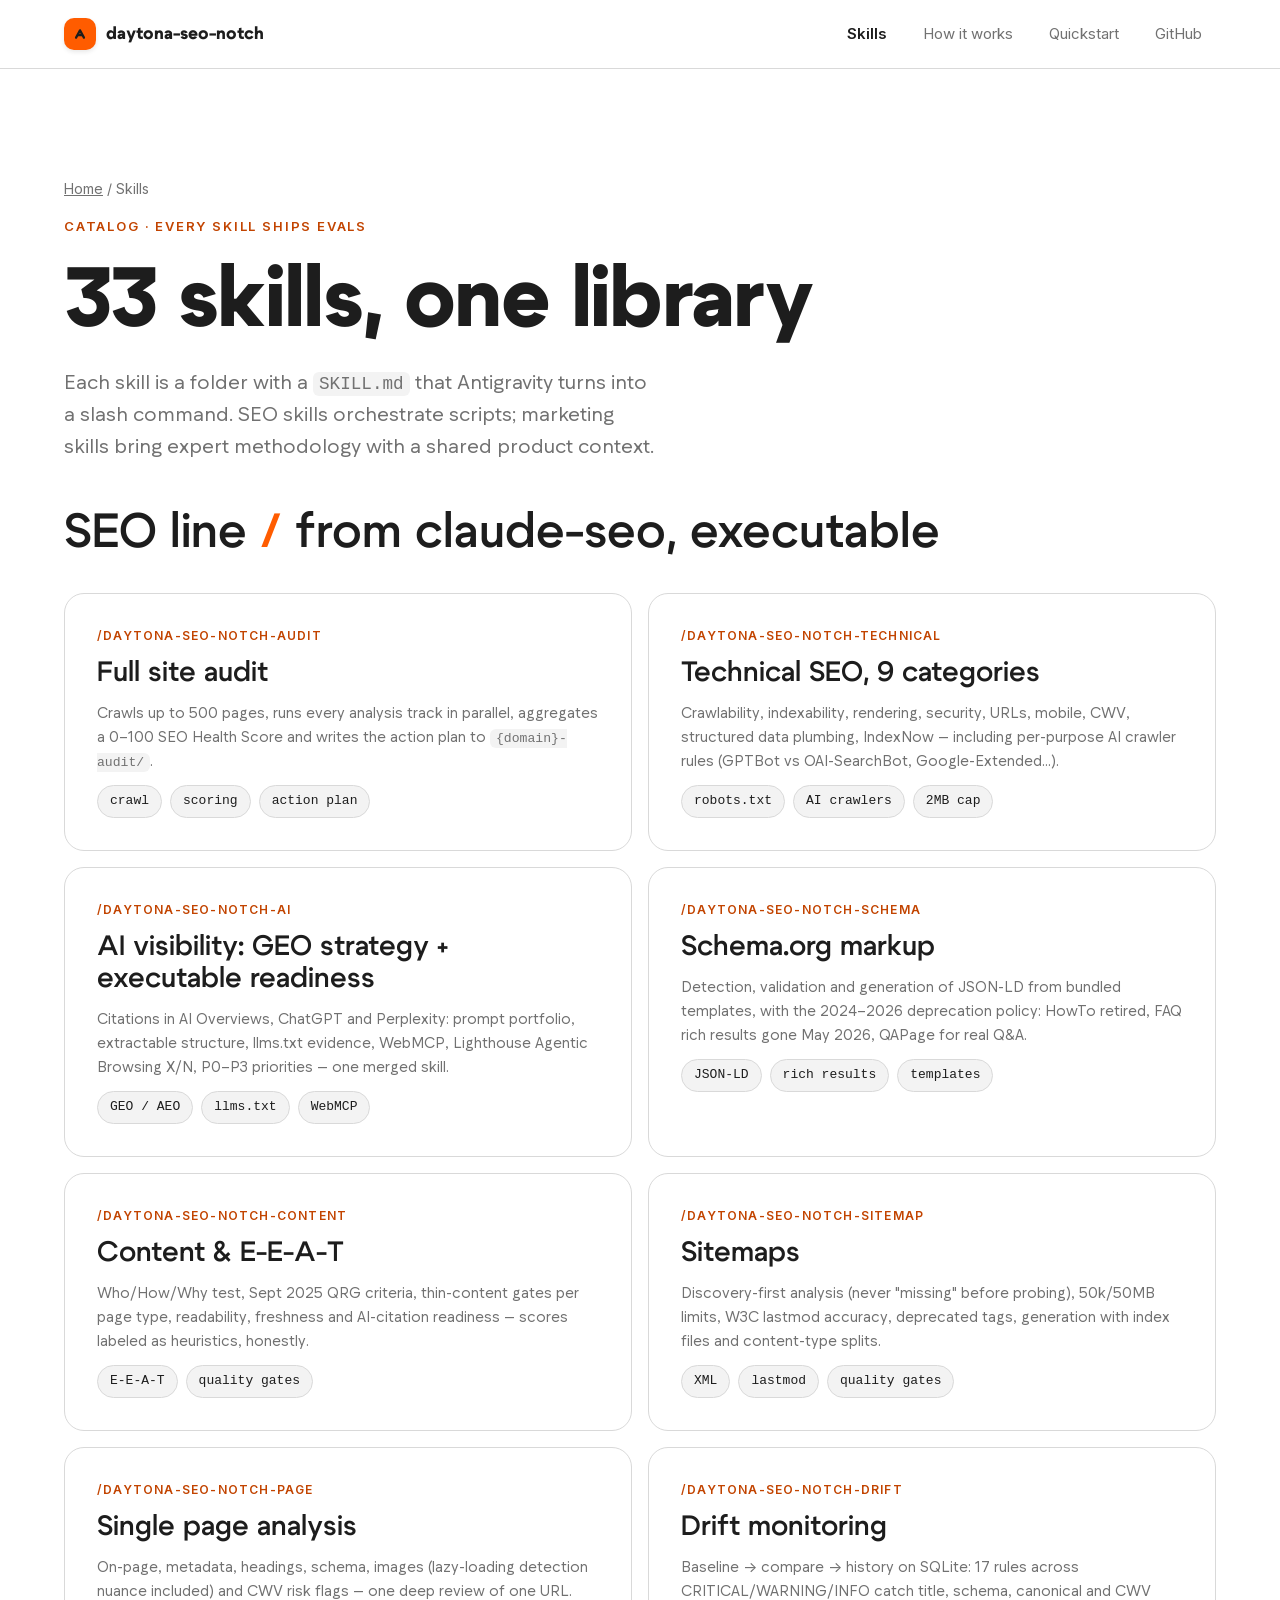
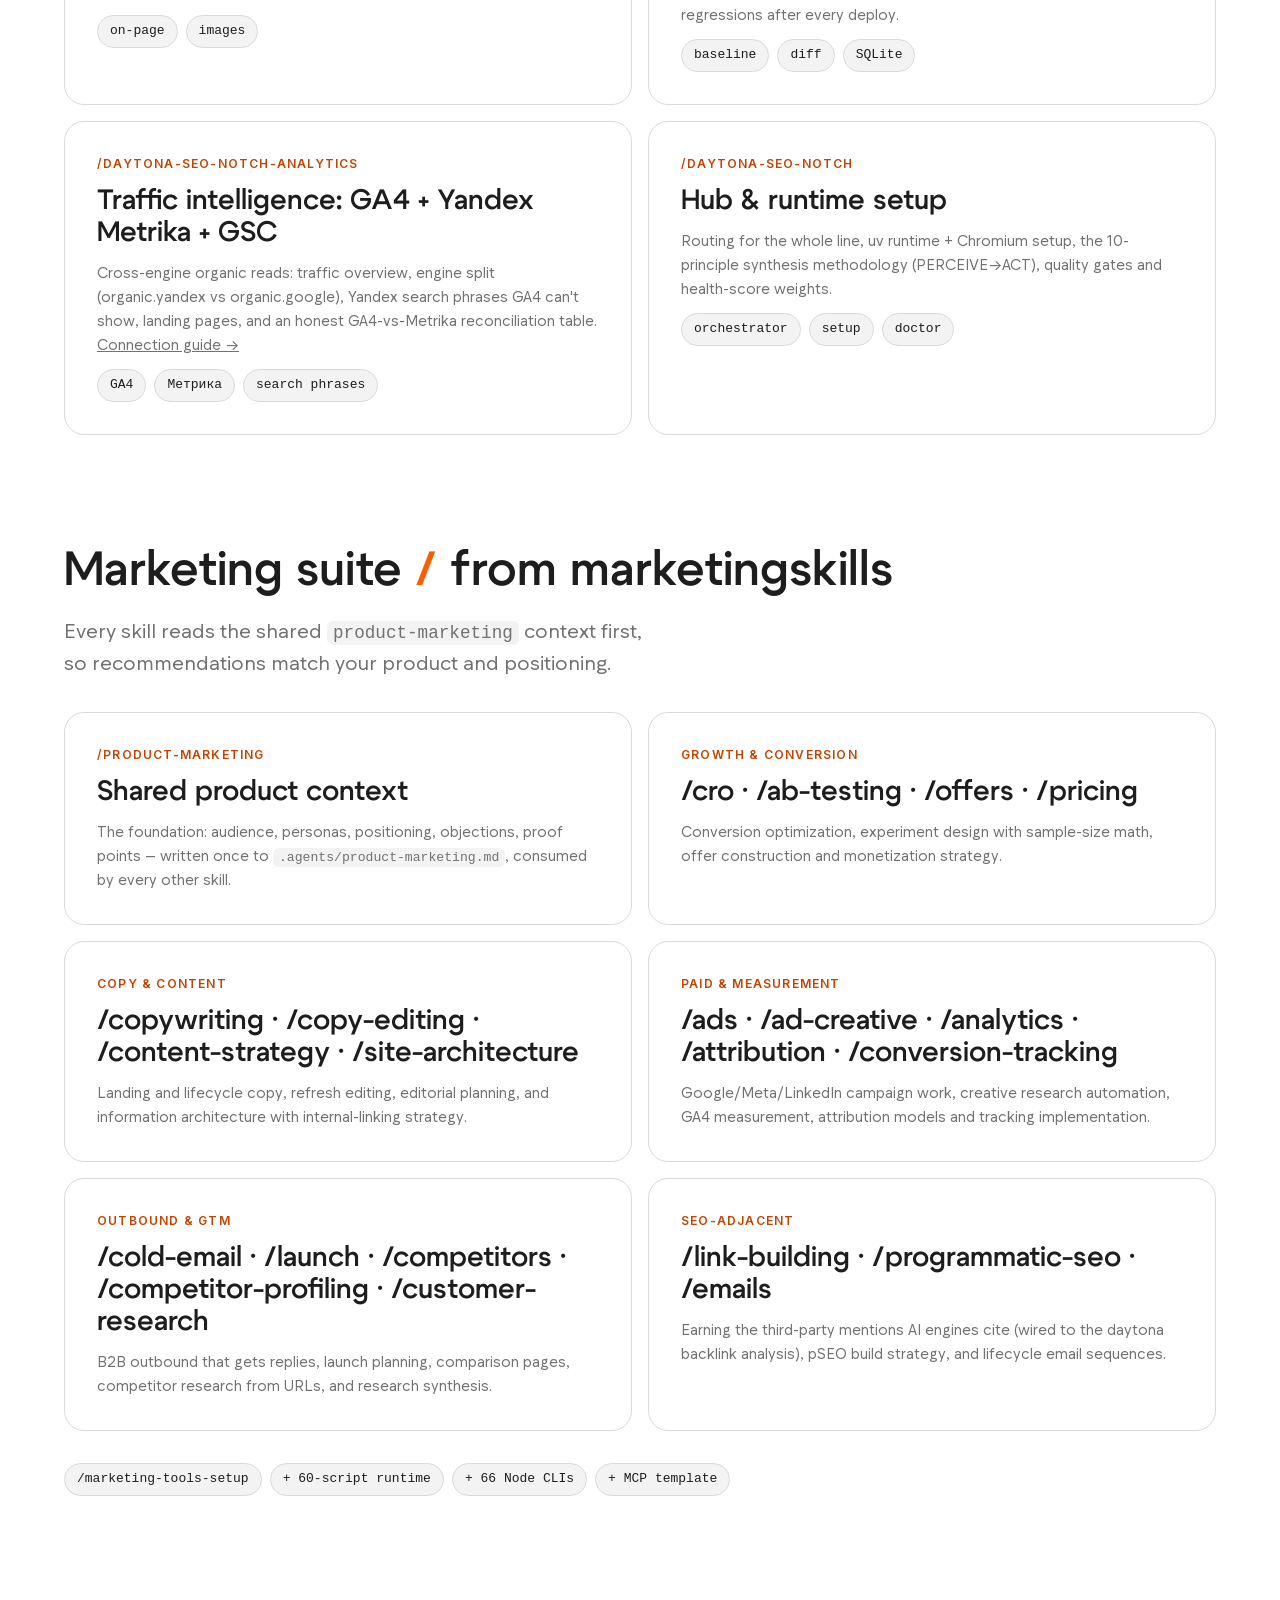
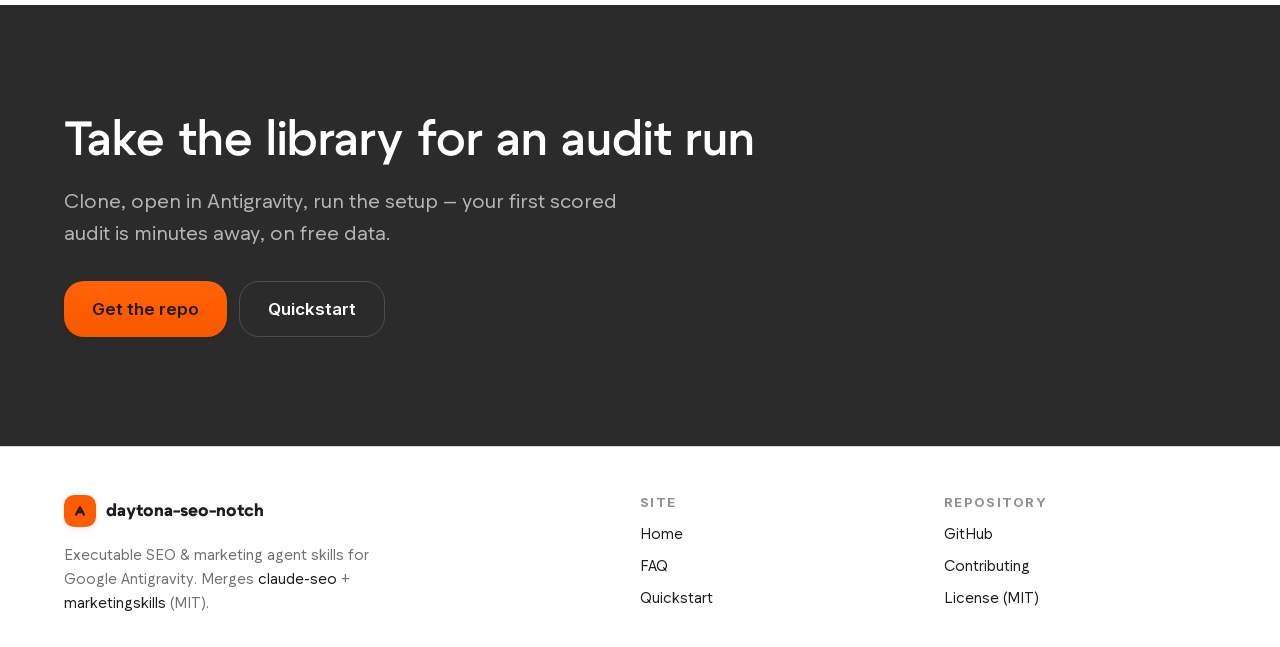
==== commit b9ff15c4: "docs+site: analytics user guide + expanded USP on GitHub Pages - docs/CONNECT-ANALYTICS.md: complete" ====
--- a/site/skills/index.html
+++ b/site/skills/index.html
@@ -137,7 +137,7 @@
           <article class="card">
             <p class="kicker">/daytona-seo-notch-analytics</p>
             <h3>Traffic intelligence: GA4 + Yandex Metrika + GSC</h3>
-            <p>Cross-engine organic reads: traffic overview, engine split (organic.yandex vs organic.google), Yandex search phrases GA4 can't show, landing pages, and an honest GA4-vs-Metrika reconciliation table.</p>
+            <p>Cross-engine organic reads: traffic overview, engine split (organic.yandex vs organic.google), Yandex search phrases GA4 can't show, landing pages, and an honest GA4-vs-Metrika reconciliation table. <a href="/daytona-seo-notch/guides/analytics/">Connection guide →</a></p>
             <p class="chips"><span class="chip">GA4</span><span class="chip">Метрика</span><span class="chip">search phrases</span></p>
           </article>
           <article class="card">
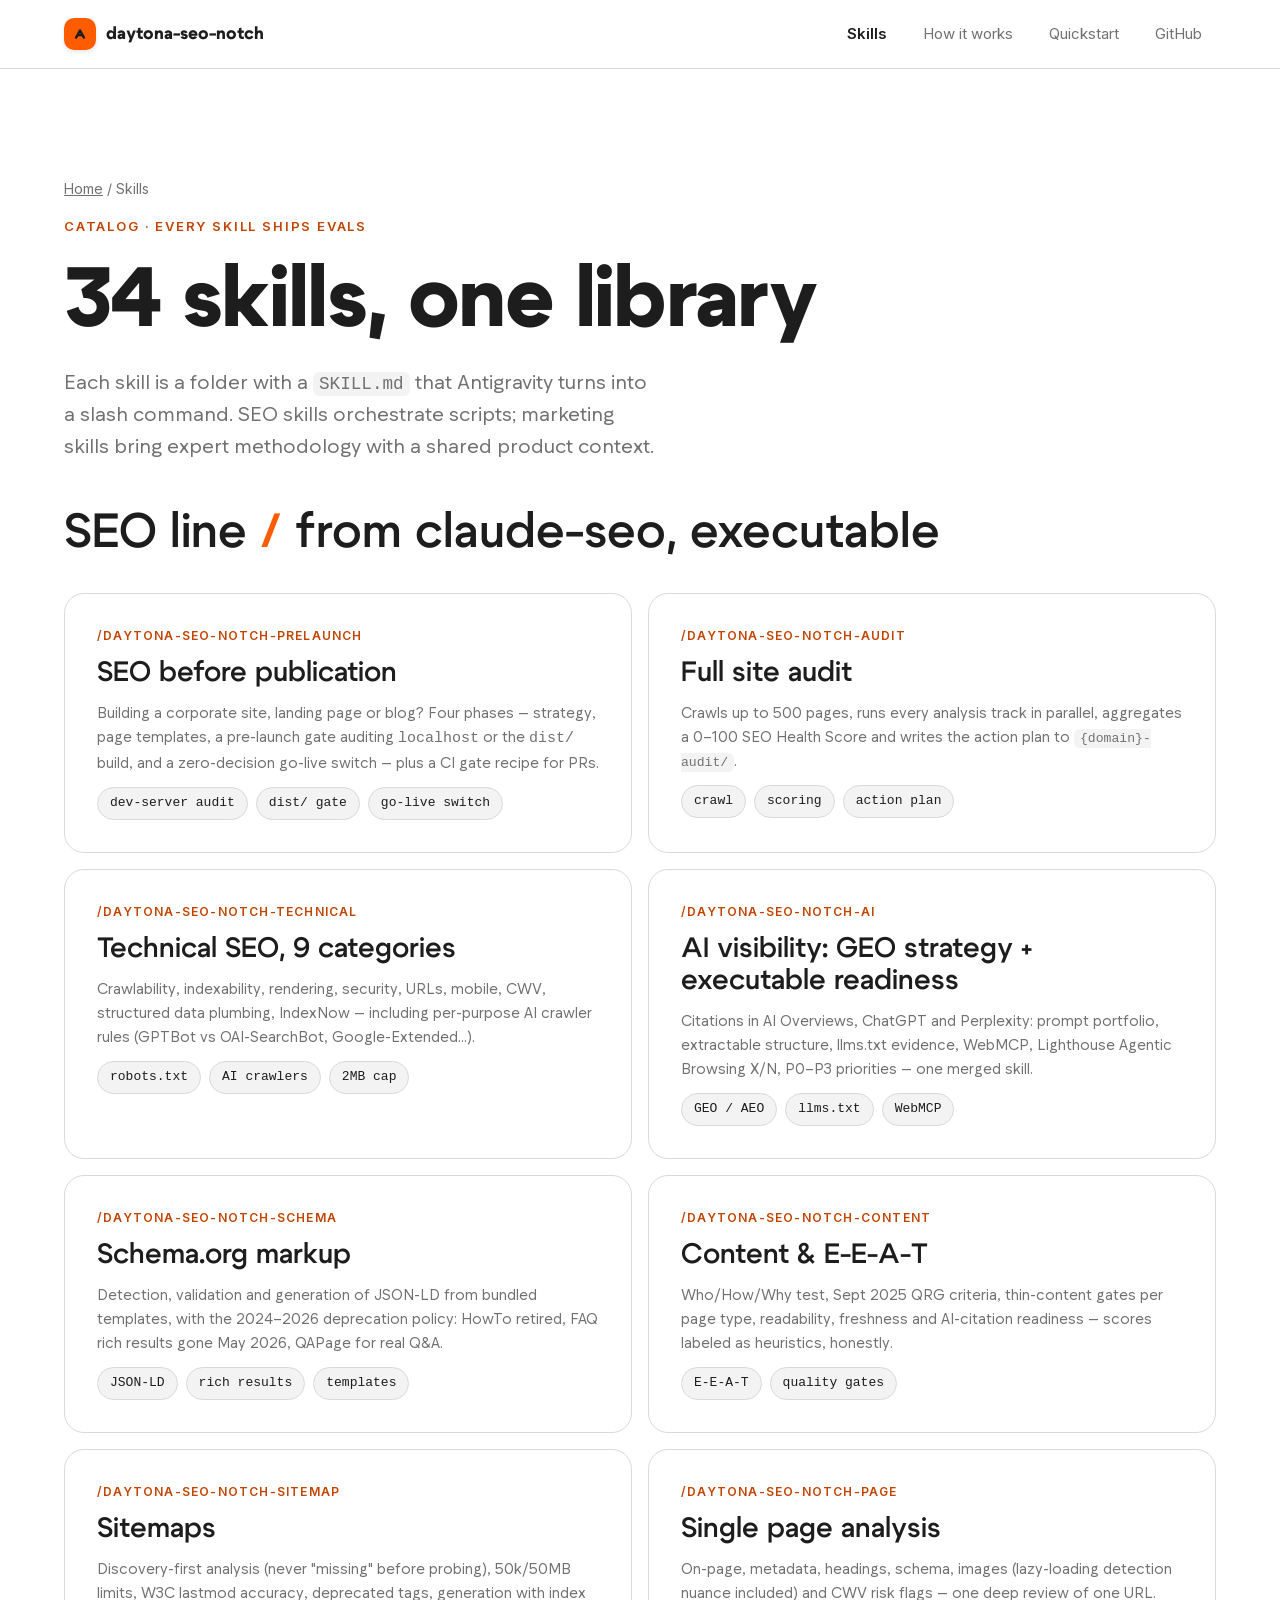
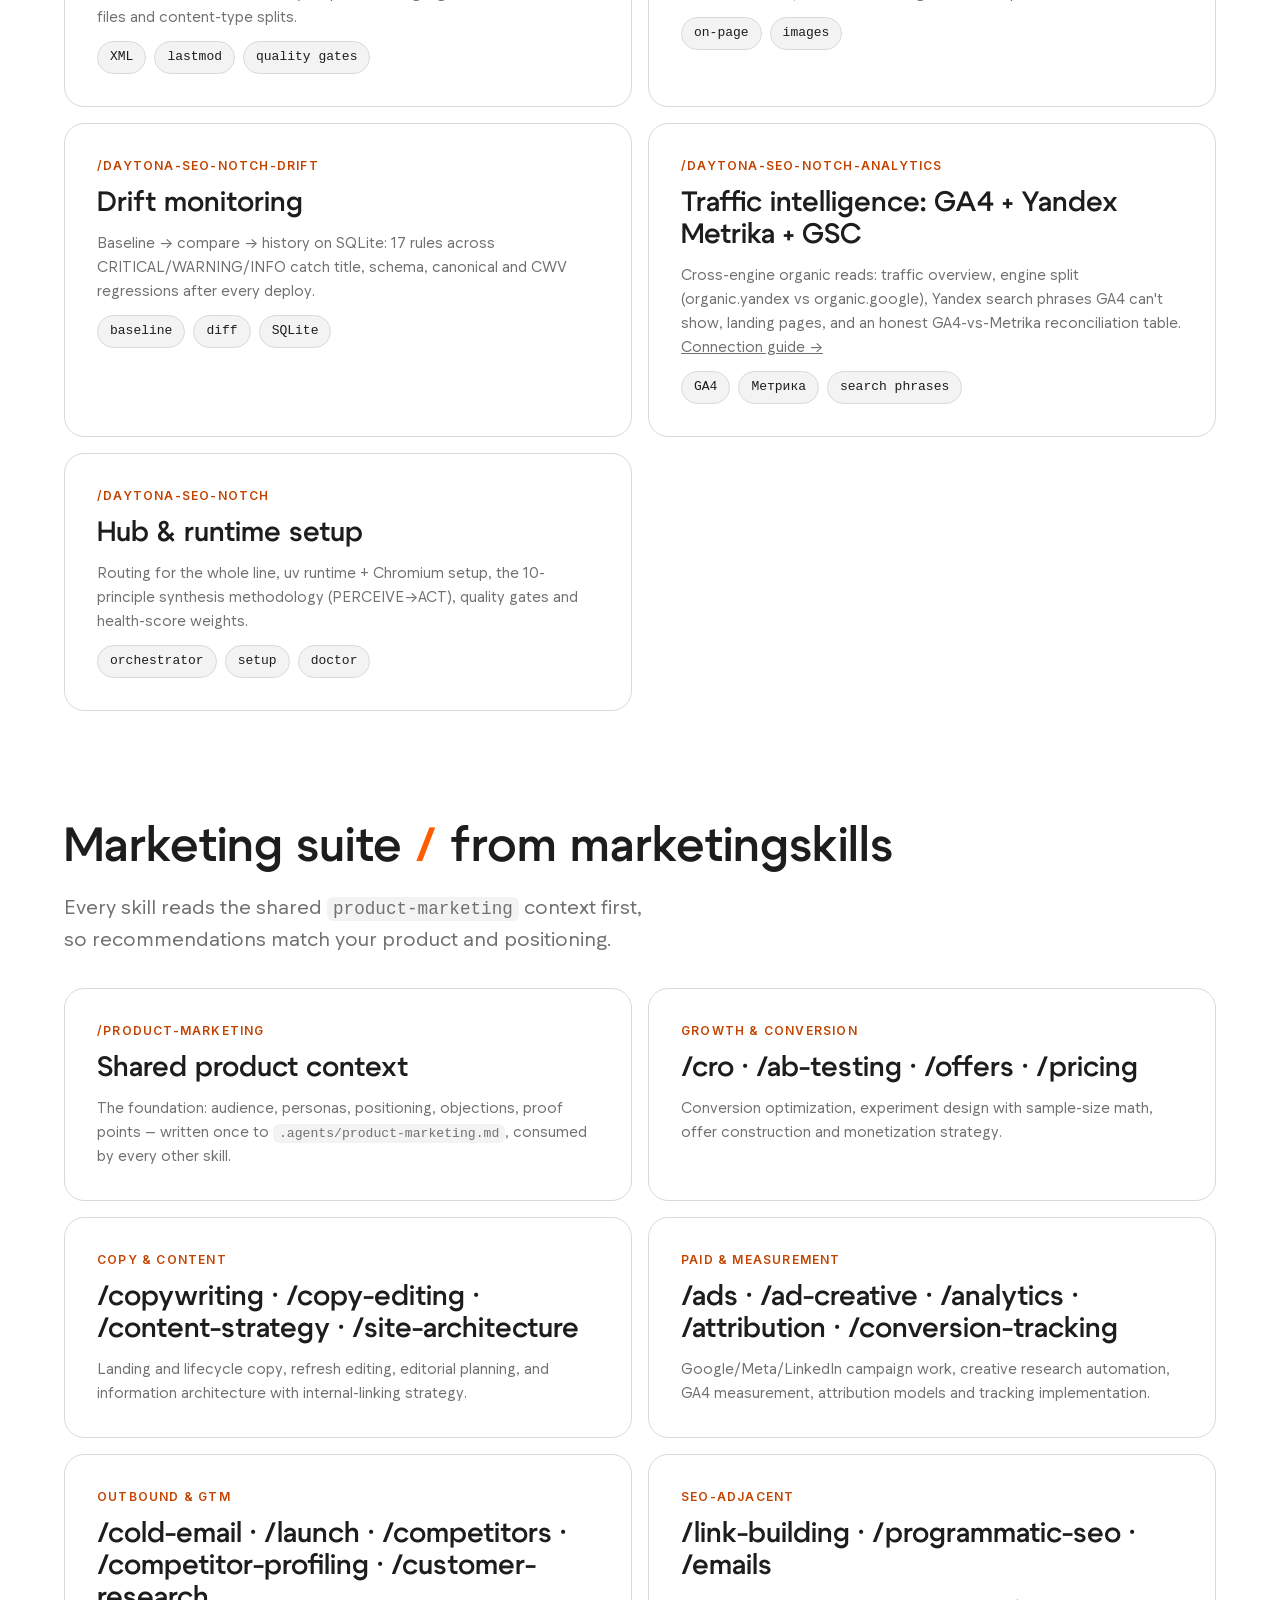
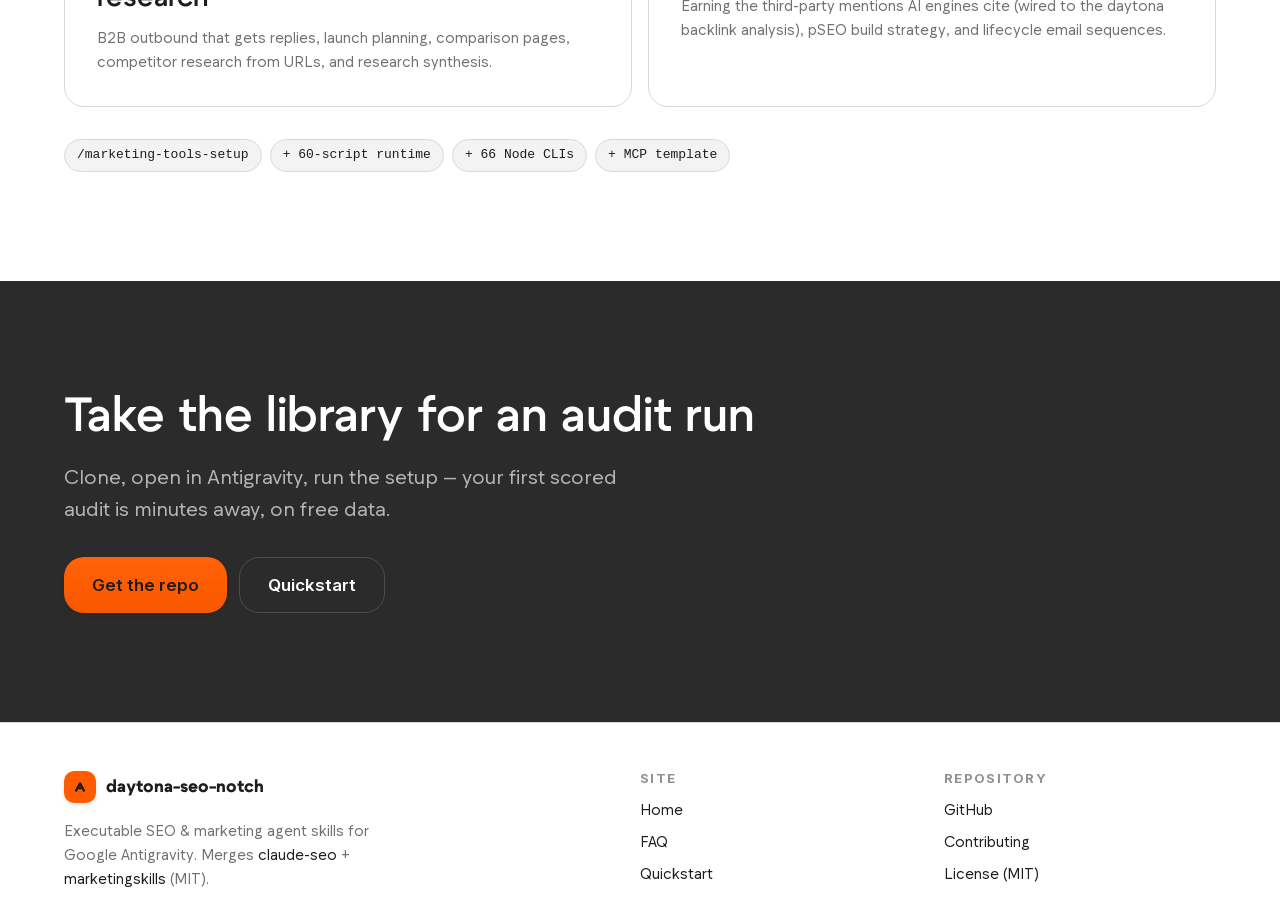
==== commit e1f60b42: "feat: pre-launch SEO — daytona-seo-notch-prelaunch skill (v0.5+) Research (docs/research-prelaunch-s" ====
--- a/site/skills/index.html
+++ b/site/skills/index.html
@@ -3,8 +3,8 @@
 <head>
   <meta charset="utf-8">
   <meta name="viewport" content="width=device-width, initial-scale=1">
-  <title>All 33 Skills — SEO, GEO &amp; Marketing for Antigravity | daytona-seo-notch</title>
-  <meta name="description" content="The full catalog: 10 executable SEO &amp; analytics skills (audit, technical, schema, sitemap, content, AI visibility, drift) and 22 marketing skills (CRO, copywriting, AB testing, ads, emails) as Google Antigravity agent skills.">
+  <title>All 34 Skills — SEO, GEO &amp; Marketing for Antigravity | daytona-seo-notch</title>
+  <meta name="description" content="The full catalog: 11 executable SEO, analytics &amp; pre-launch skills (audit, technical, schema, sitemap, content, AI visibility, drift) and 22 marketing skills (CRO, copywriting, AB testing, ads, emails) as Google Antigravity agent skills.">
   <link rel="canonical" href="https://salacoste.github.io/daytona-seo-notch/skills/">
   <meta name="theme-color" content="#ff5c00">
   <link rel="icon" type="image/svg+xml" href="../assets/favicon.svg">
@@ -33,7 +33,7 @@
     "@context": "https://schema.org",
     "@type": "ItemList",
     "name": "daytona-seo-notch skill catalog",
-    "numberOfItems": 33,
+    "numberOfItems": 34,
     "itemListElement": [
       { "@type": "ListItem", "position": 1,  "name": "daytona-seo-notch",       "url": "https://github.com/salacoste/daytona-seo-notch/tree/main/.agents/skills/daytona-seo-notch" },
       { "@type": "ListItem", "position": 2,  "name": "daytona-seo-notch-audit", "url": "https://github.com/salacoste/daytona-seo-notch/tree/main/.agents/skills/daytona-seo-notch-audit" },
@@ -45,7 +45,8 @@
       { "@type": "ListItem", "position": 8,  "name": "daytona-seo-notch-ai", "url": "https://github.com/salacoste/daytona-seo-notch/tree/main/.agents/skills/daytona-seo-notch-ai" },
       { "@type": "ListItem", "position": 9,  "name": "daytona-seo-notch-drift", "url": "https://github.com/salacoste/daytona-seo-notch/tree/main/.agents/skills/daytona-seo-notch-drift" },
       { "@type": "ListItem", "position": 10, "name": "marketing-tools-setup", "url": "https://github.com/salacoste/daytona-seo-notch/tree/main/.agents/skills/marketing-tools-setup" },
-      { "@type": "ListItem", "position": 11, "name": "daytona-seo-notch-analytics", "url": "https://github.com/salacoste/daytona-seo-notch/tree/main/.agents/skills/daytona-seo-notch-analytics" }
+      { "@type": "ListItem", "position": 11, "name": "daytona-seo-notch-analytics", "url": "https://github.com/salacoste/daytona-seo-notch/tree/main/.agents/skills/daytona-seo-notch-analytics" },
+      { "@type": "ListItem", "position": 12, "name": "daytona-seo-notch-prelaunch", "url": "https://github.com/salacoste/daytona-seo-notch/tree/main/.agents/skills/daytona-seo-notch-prelaunch" }
     ]
   }
   </script>
@@ -77,7 +78,7 @@
           <a href="/daytona-seo-notch/">Home</a> <span aria-hidden="true">/</span> Skills
         </nav>
         <p class="eyebrow">Catalog · every skill ships evals</p>
-        <h1 id="catalog-title">33 skills, one library</h1>
+        <h1 id="catalog-title">34 skills, one library</h1>
         <p class="lead" style="margin-top:var(--space-4)">Each skill is a folder with a <code class="inline">SKILL.md</code> that Antigravity turns into a slash command. SEO skills orchestrate scripts; marketing skills bring expert methodology with a shared product context.</p>
       </div>
     </section>
@@ -86,6 +87,12 @@
       <div class="container">
         <h2 id="seo-line-title">SEO line <span style="color:var(--color-brand)">/</span> from claude-seo, executable</h2>
         <div class="grid grid-2" style="margin-top:var(--space-8)">
+          <article class="card">
+            <p class="kicker">/daytona-seo-notch-prelaunch</p>
+            <h3>SEO before publication</h3>
+            <p>Building a corporate site, landing page or blog? Four phases — strategy, page templates, a pre-launch gate auditing <code>localhost</code> or the <code>dist/</code> build, and a zero-decision go-live switch — plus a CI gate recipe for PRs.</p>
+            <p class="chips"><span class="chip">dev-server audit</span><span class="chip">dist/ gate</span><span class="chip">go-live switch</span></p>
+          </article>
           <article class="card">
             <p class="kicker">/daytona-seo-notch-audit</p>
             <h3>Full site audit</h3>
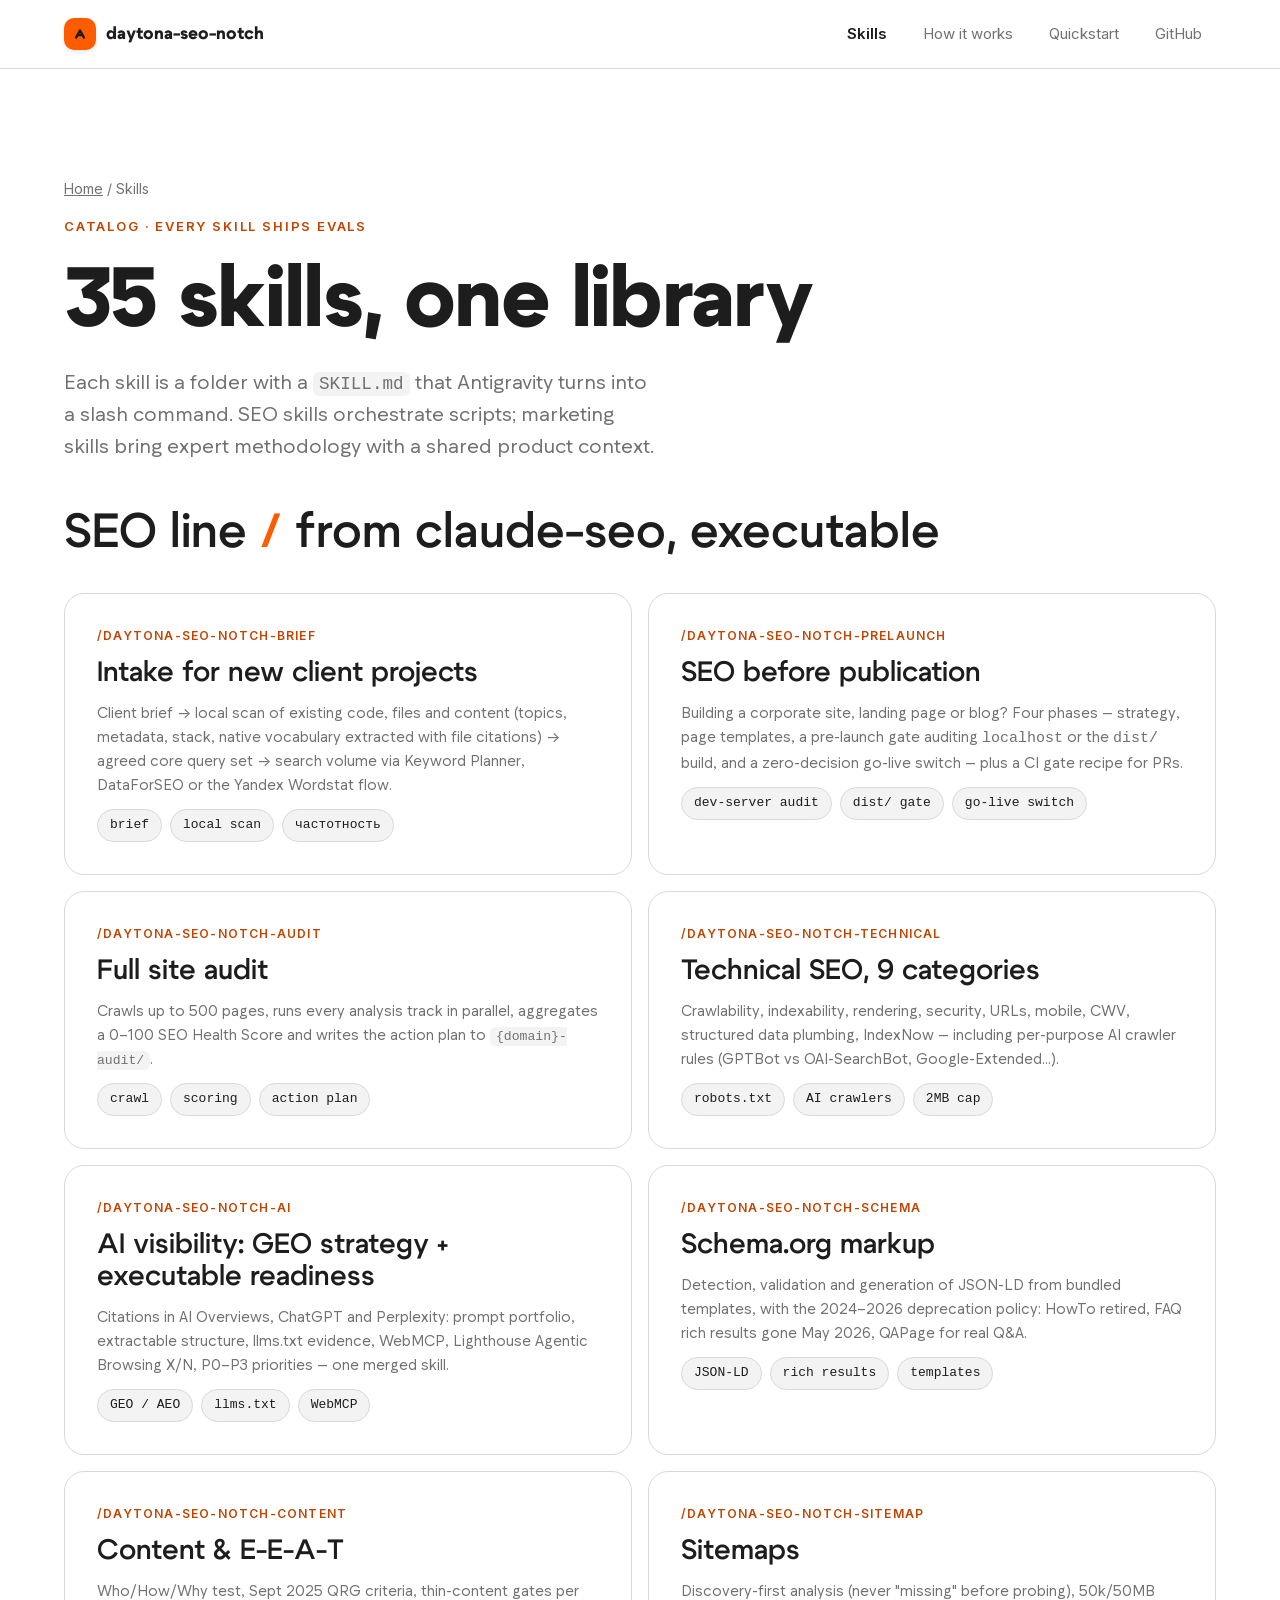
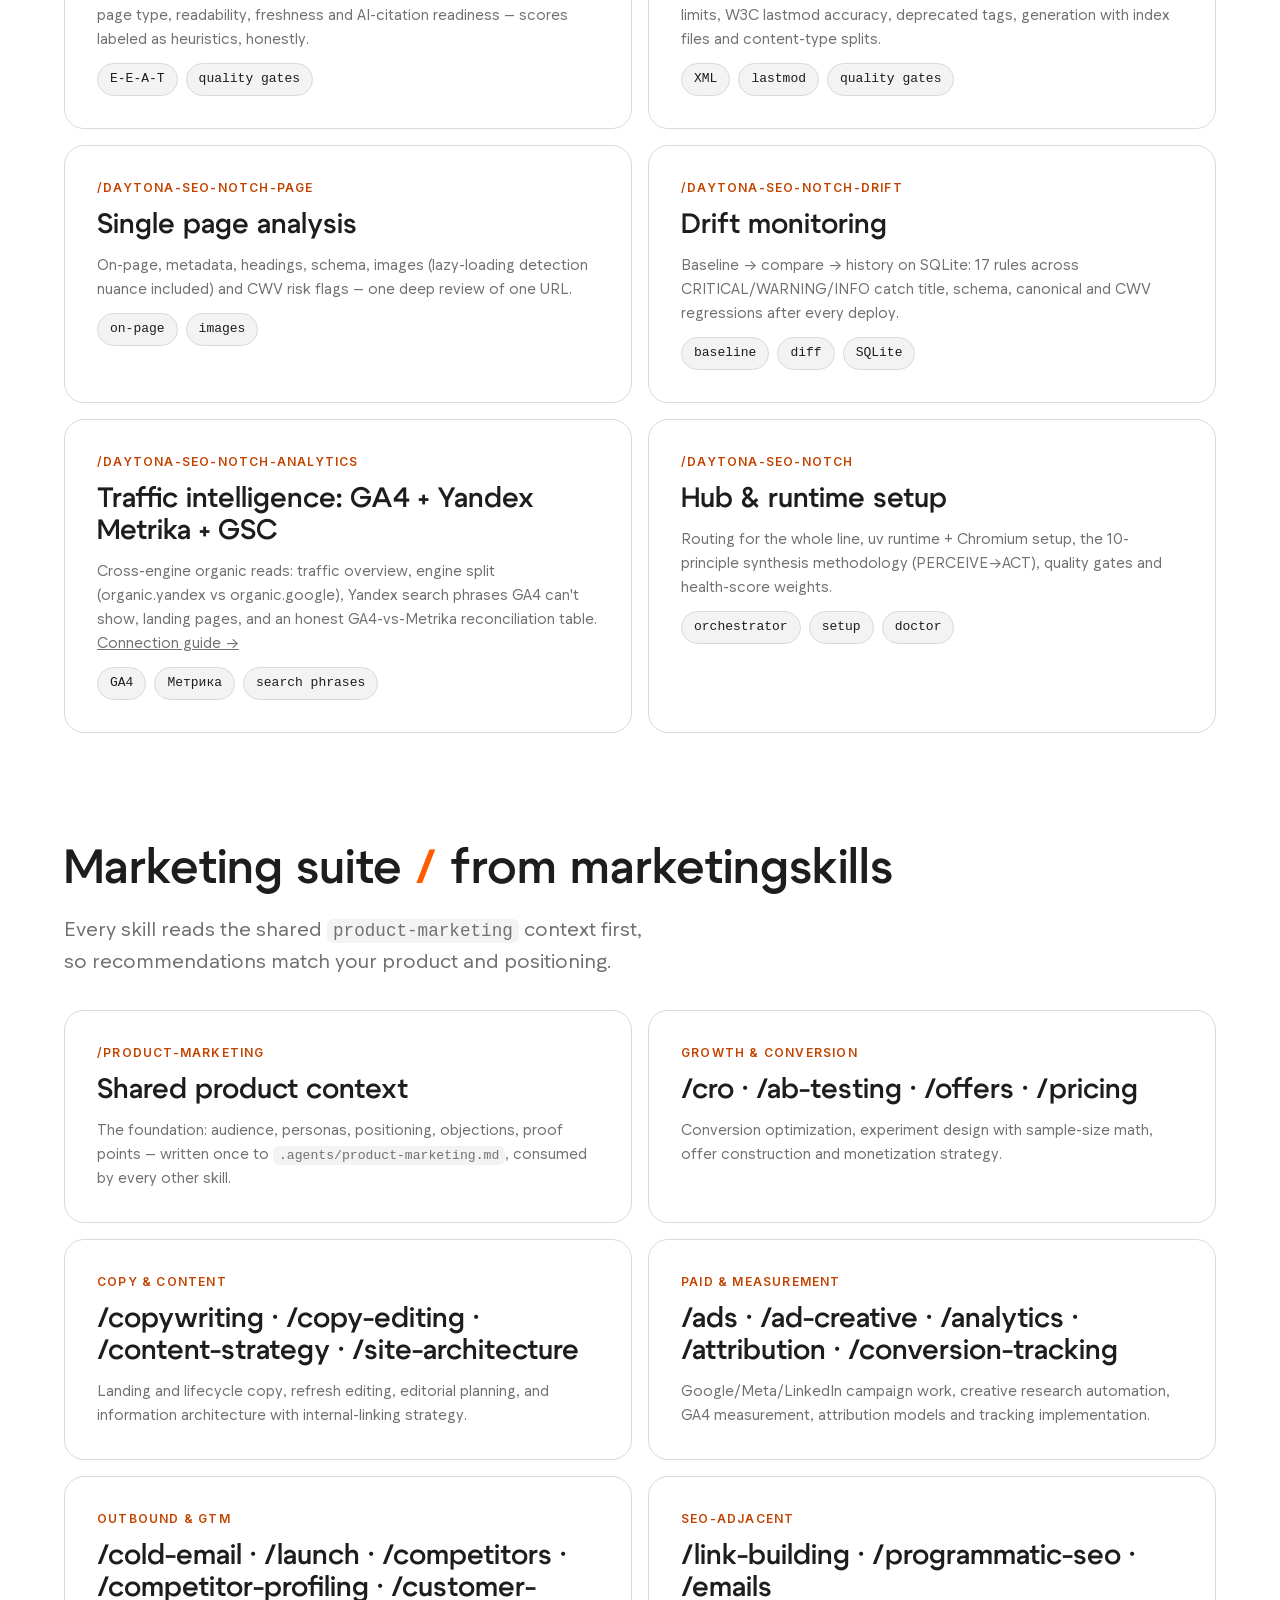
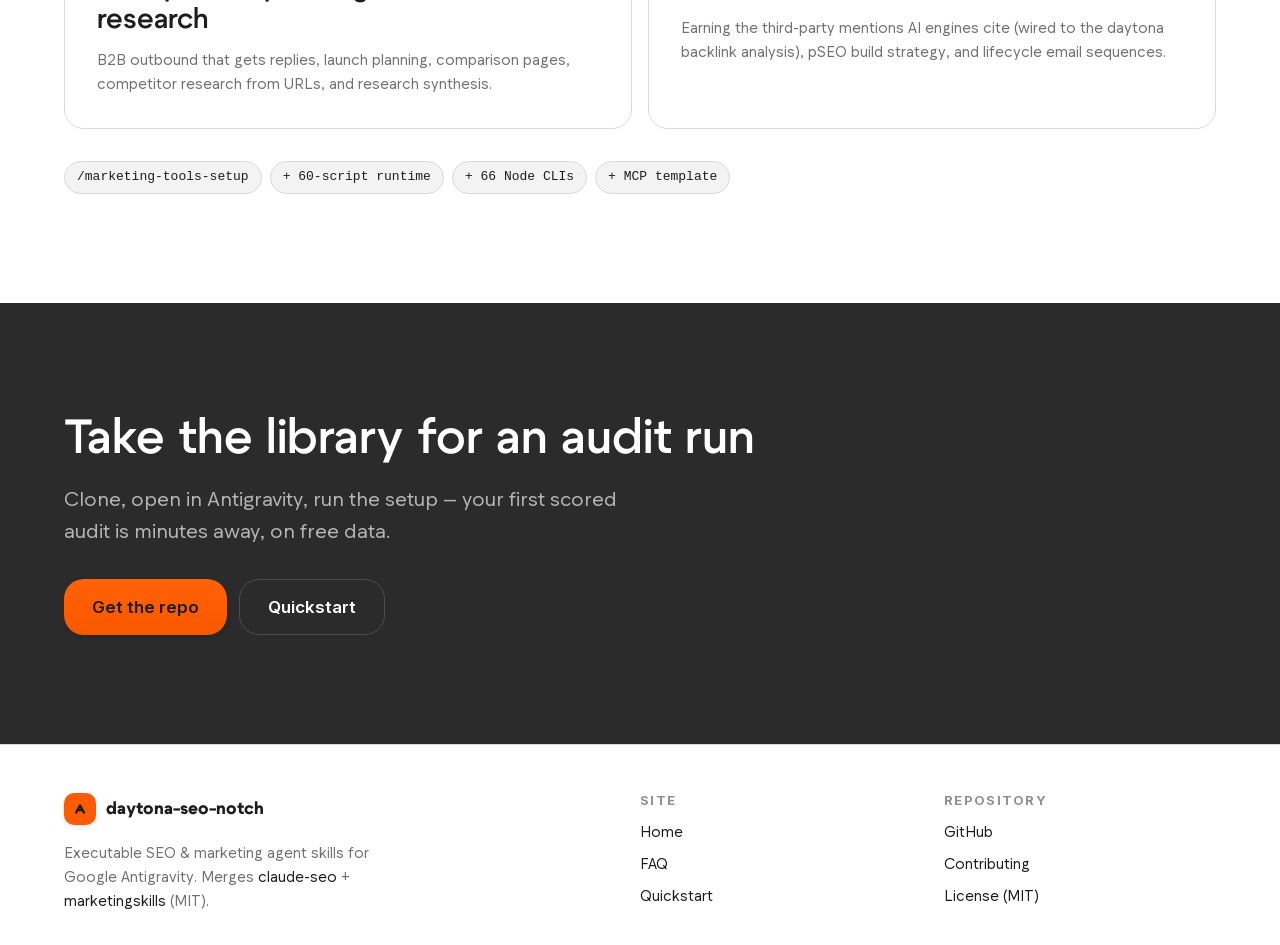
==== commit 0ad0fc2d: "feat: daytona-seo-notch-brief — intake for new client projects Closes the full new-site pipeline: br" ====
--- a/site/skills/index.html
+++ b/site/skills/index.html
@@ -3,8 +3,8 @@
 <head>
   <meta charset="utf-8">
   <meta name="viewport" content="width=device-width, initial-scale=1">
-  <title>All 34 Skills — SEO, GEO &amp; Marketing for Antigravity | daytona-seo-notch</title>
-  <meta name="description" content="The full catalog: 11 executable SEO, analytics &amp; pre-launch skills (audit, technical, schema, sitemap, content, AI visibility, drift) and 22 marketing skills (CRO, copywriting, AB testing, ads, emails) as Google Antigravity agent skills.">
+  <title>All 35 Skills — SEO, GEO &amp; Marketing for Antigravity | daytona-seo-notch</title>
+  <meta name="description" content="The full catalog: 12 executable SEO, analytics &amp; pre-launch skills (audit, technical, schema, sitemap, content, AI visibility, drift) and 22 marketing skills (CRO, copywriting, AB testing, ads, emails) as Google Antigravity agent skills.">
   <link rel="canonical" href="https://salacoste.github.io/daytona-seo-notch/skills/">
   <meta name="theme-color" content="#ff5c00">
   <link rel="icon" type="image/svg+xml" href="../assets/favicon.svg">
@@ -33,7 +33,7 @@
     "@context": "https://schema.org",
     "@type": "ItemList",
     "name": "daytona-seo-notch skill catalog",
-    "numberOfItems": 34,
+    "numberOfItems": 35,
     "itemListElement": [
       { "@type": "ListItem", "position": 1,  "name": "daytona-seo-notch",       "url": "https://github.com/salacoste/daytona-seo-notch/tree/main/.agents/skills/daytona-seo-notch" },
       { "@type": "ListItem", "position": 2,  "name": "daytona-seo-notch-audit", "url": "https://github.com/salacoste/daytona-seo-notch/tree/main/.agents/skills/daytona-seo-notch-audit" },
@@ -46,7 +46,8 @@
       { "@type": "ListItem", "position": 9,  "name": "daytona-seo-notch-drift", "url": "https://github.com/salacoste/daytona-seo-notch/tree/main/.agents/skills/daytona-seo-notch-drift" },
       { "@type": "ListItem", "position": 10, "name": "marketing-tools-setup", "url": "https://github.com/salacoste/daytona-seo-notch/tree/main/.agents/skills/marketing-tools-setup" },
       { "@type": "ListItem", "position": 11, "name": "daytona-seo-notch-analytics", "url": "https://github.com/salacoste/daytona-seo-notch/tree/main/.agents/skills/daytona-seo-notch-analytics" },
-      { "@type": "ListItem", "position": 12, "name": "daytona-seo-notch-prelaunch", "url": "https://github.com/salacoste/daytona-seo-notch/tree/main/.agents/skills/daytona-seo-notch-prelaunch" }
+      { "@type": "ListItem", "position": 12, "name": "daytona-seo-notch-prelaunch", "url": "https://github.com/salacoste/daytona-seo-notch/tree/main/.agents/skills/daytona-seo-notch-prelaunch" },
+      { "@type": "ListItem", "position": 13, "name": "daytona-seo-notch-brief", "url": "https://github.com/salacoste/daytona-seo-notch/tree/main/.agents/skills/daytona-seo-notch-brief" }
     ]
   }
   </script>
@@ -78,7 +79,7 @@
           <a href="/daytona-seo-notch/">Home</a> <span aria-hidden="true">/</span> Skills
         </nav>
         <p class="eyebrow">Catalog · every skill ships evals</p>
-        <h1 id="catalog-title">34 skills, one library</h1>
+        <h1 id="catalog-title">35 skills, one library</h1>
         <p class="lead" style="margin-top:var(--space-4)">Each skill is a folder with a <code class="inline">SKILL.md</code> that Antigravity turns into a slash command. SEO skills orchestrate scripts; marketing skills bring expert methodology with a shared product context.</p>
       </div>
     </section>
@@ -87,6 +88,12 @@
       <div class="container">
         <h2 id="seo-line-title">SEO line <span style="color:var(--color-brand)">/</span> from claude-seo, executable</h2>
         <div class="grid grid-2" style="margin-top:var(--space-8)">
+          <article class="card">
+            <p class="kicker">/daytona-seo-notch-brief</p>
+            <h3>Intake for new client projects</h3>
+            <p>Client brief → local scan of existing code, files and content (topics, metadata, stack, native vocabulary extracted with file citations) → agreed core query set → search volume via Keyword Planner, DataForSEO or the Yandex Wordstat flow.</p>
+            <p class="chips"><span class="chip">brief</span><span class="chip">local scan</span><span class="chip">частотность</span></p>
+          </article>
           <article class="card">
             <p class="kicker">/daytona-seo-notch-prelaunch</p>
             <h3>SEO before publication</h3>
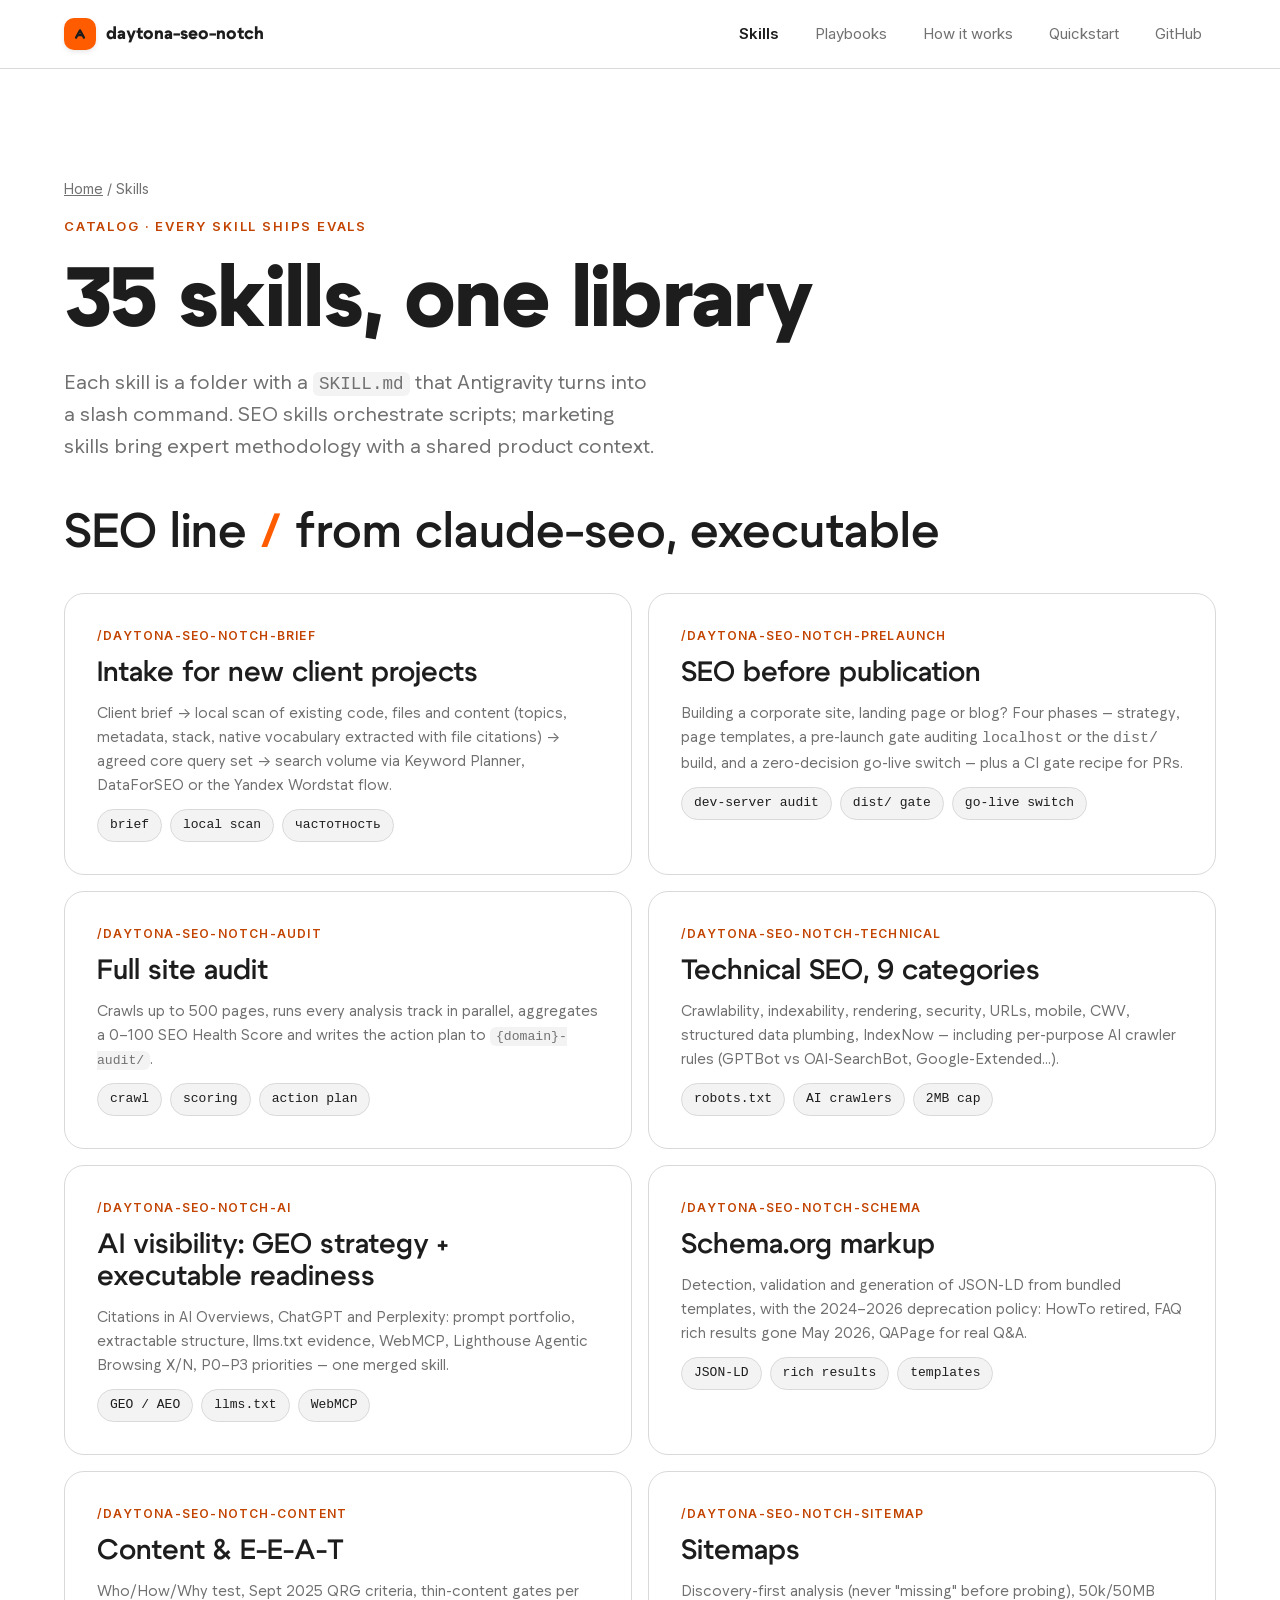
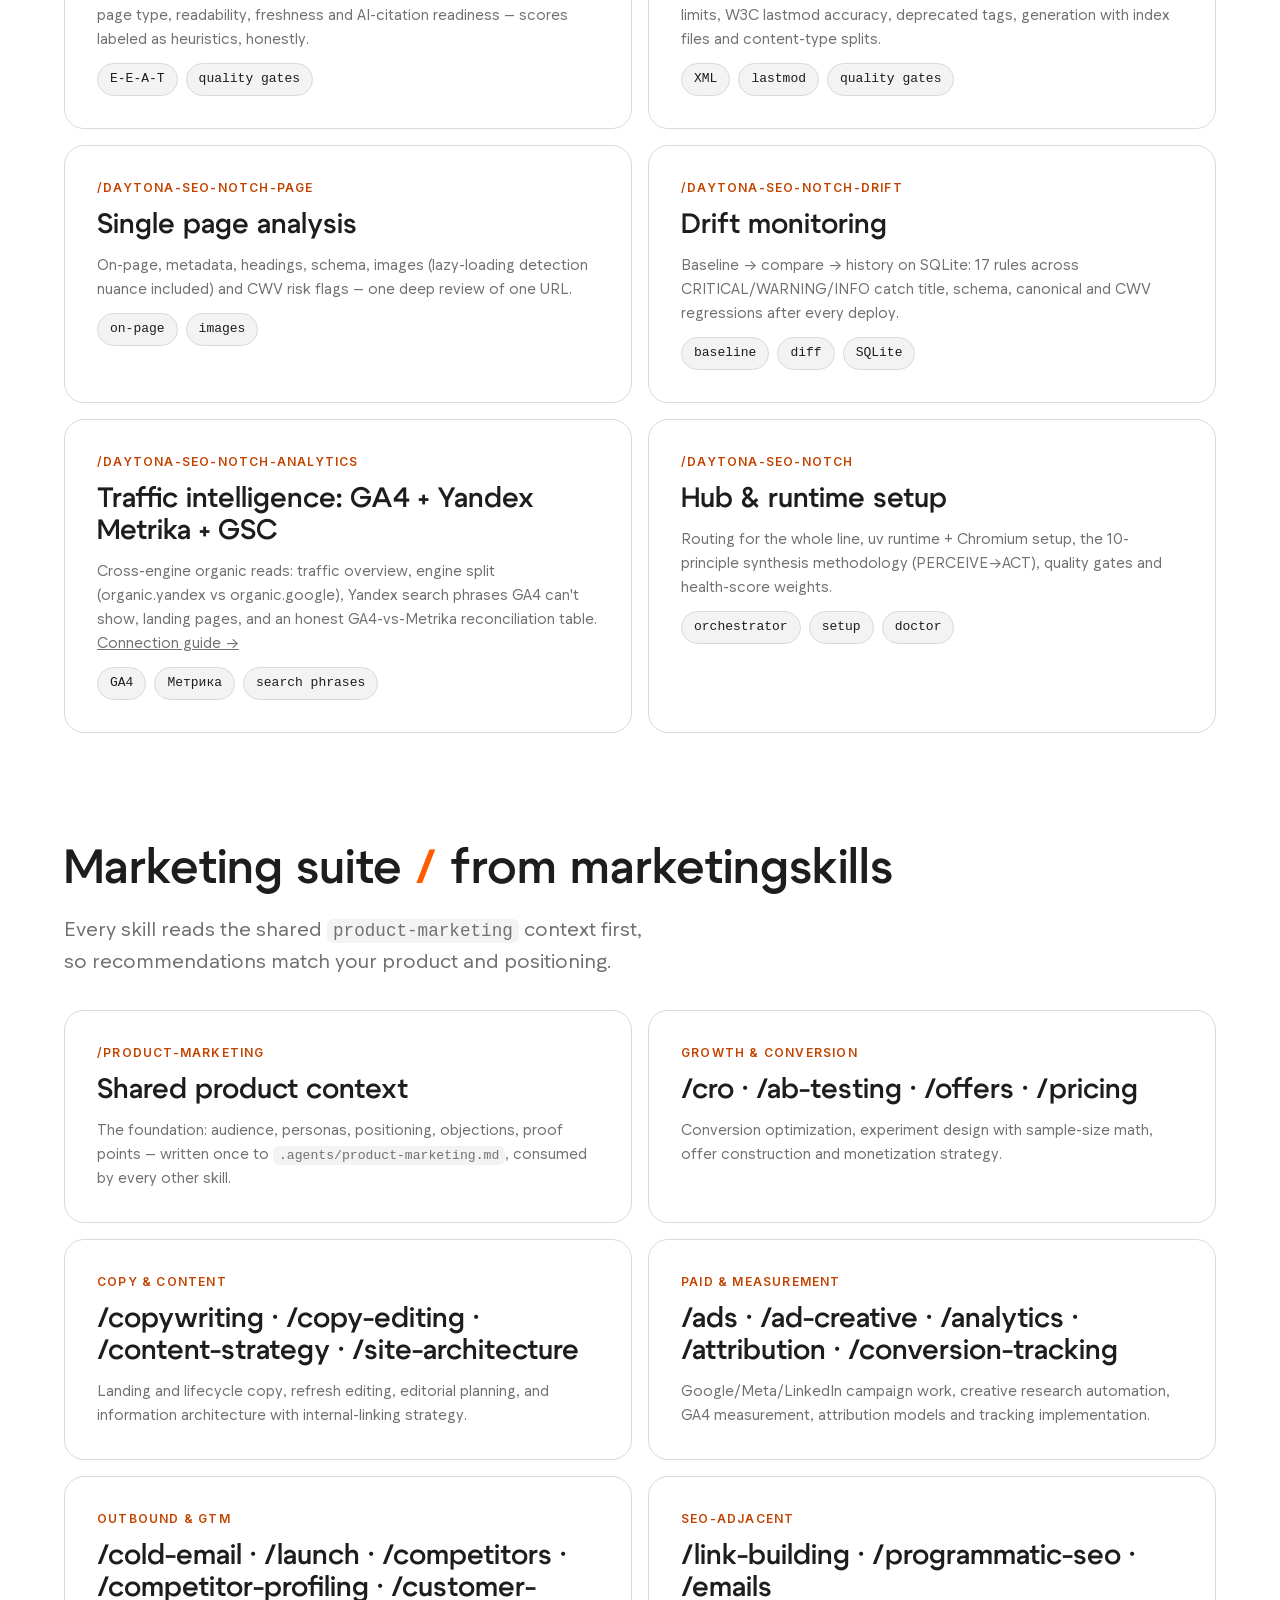
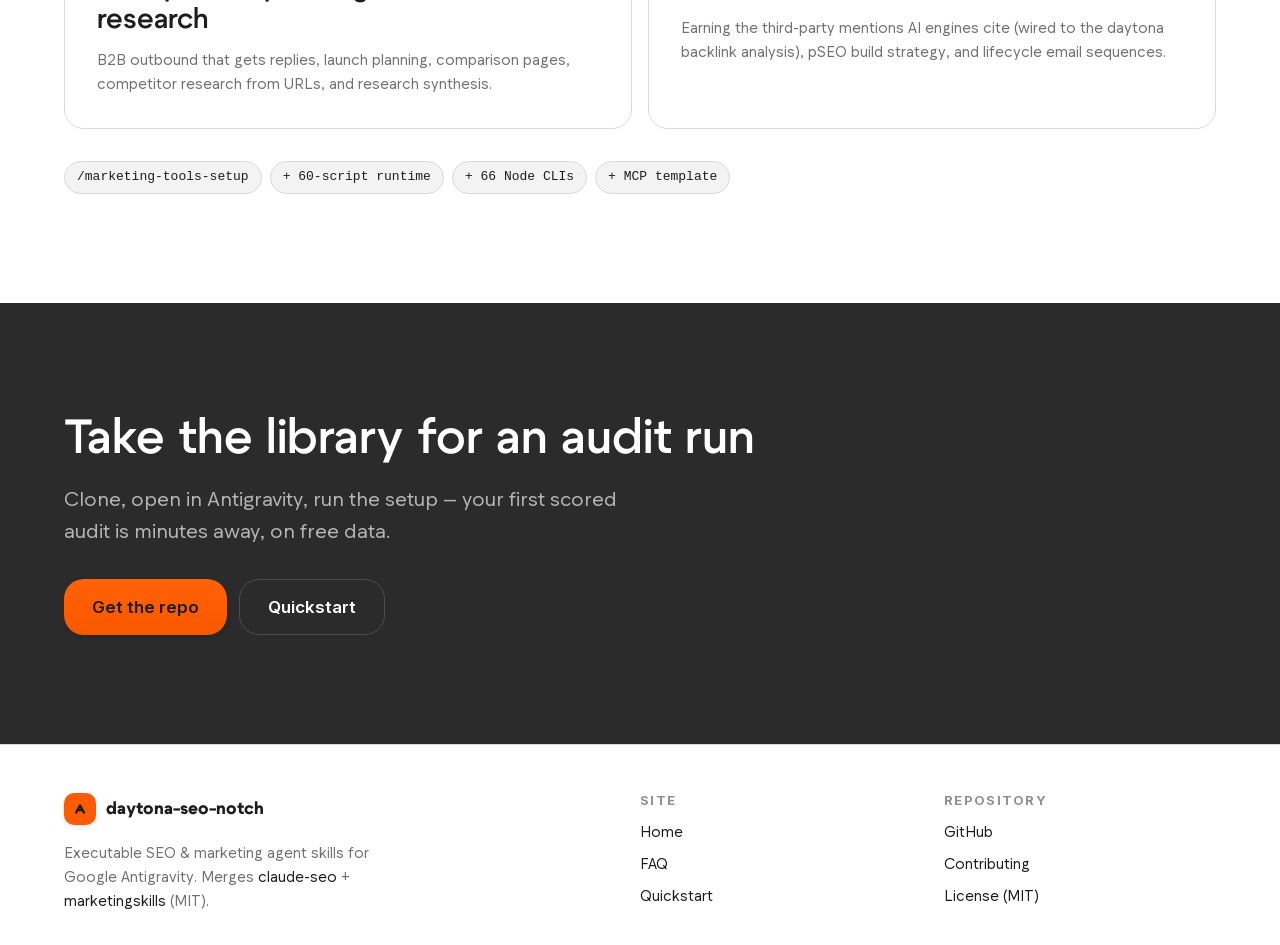
==== commit de4697fa: "docs+site: scenario manuals + full skills reference + Playbooks page - docs/manuals/: RU manuals — i" ====
--- a/site/skills/index.html
+++ b/site/skills/index.html
@@ -65,6 +65,7 @@
       </a>
       <nav class="site-nav" aria-label="Primary">
         <a href="/daytona-seo-notch/skills/" aria-current="page">Skills</a>
+        <a href="/daytona-seo-notch/manuals/">Playbooks</a>
         <a href="/daytona-seo-notch/#how">How it works</a>
         <a href="/daytona-seo-notch/#quickstart">Quickstart</a>
         <a href="https://github.com/salacoste/daytona-seo-notch">GitHub</a>
